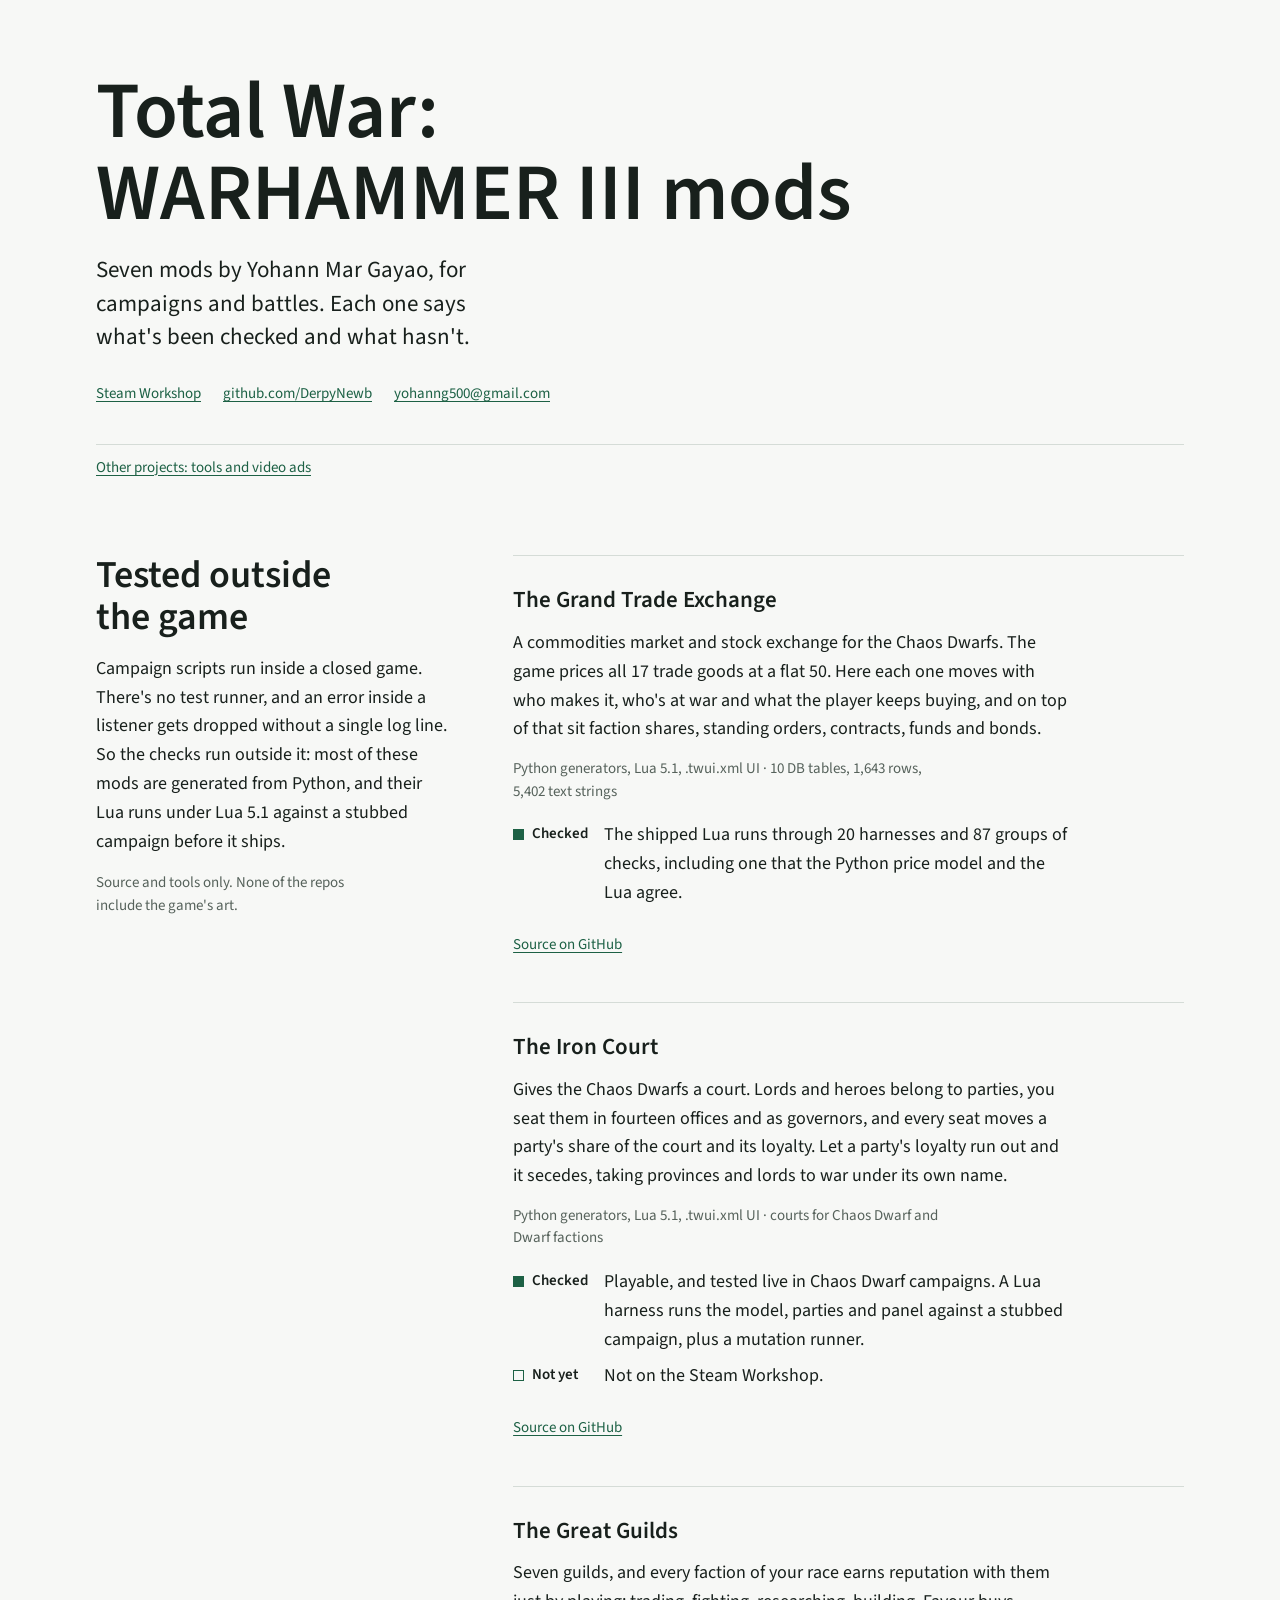
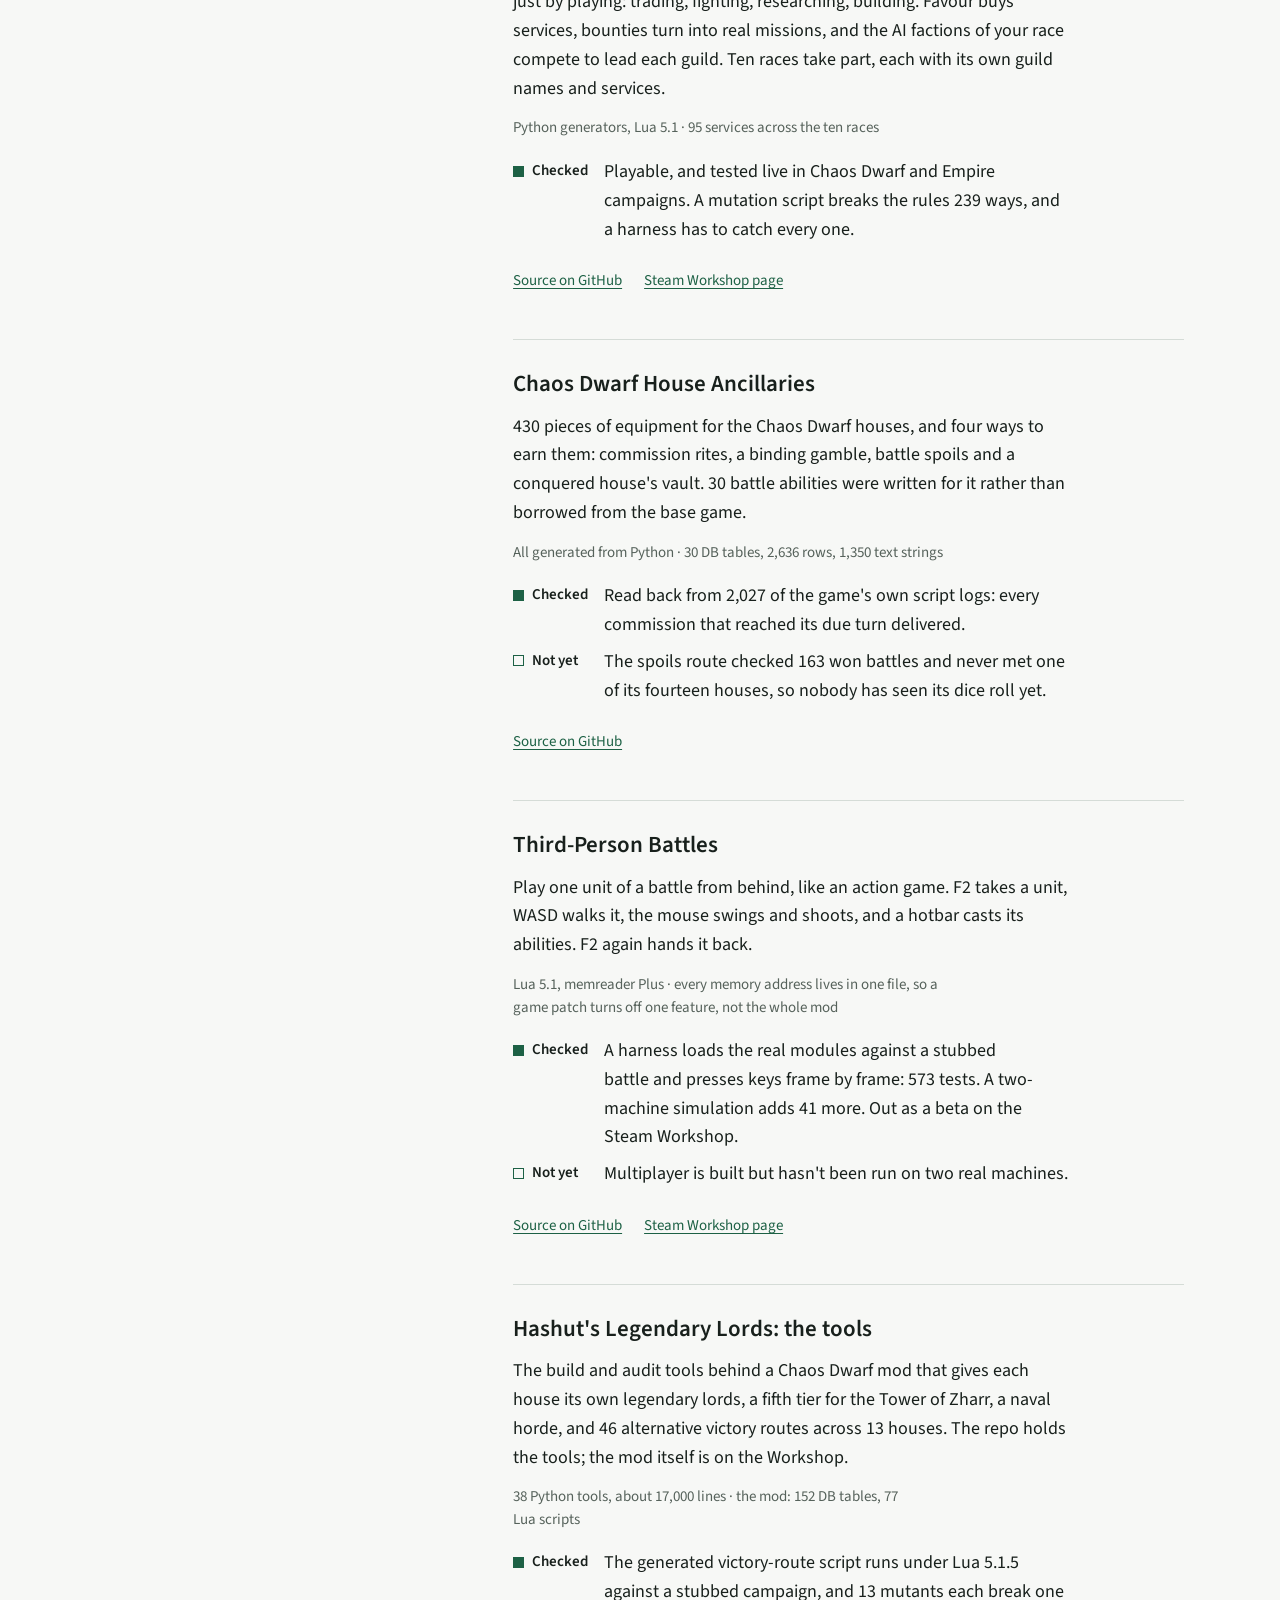
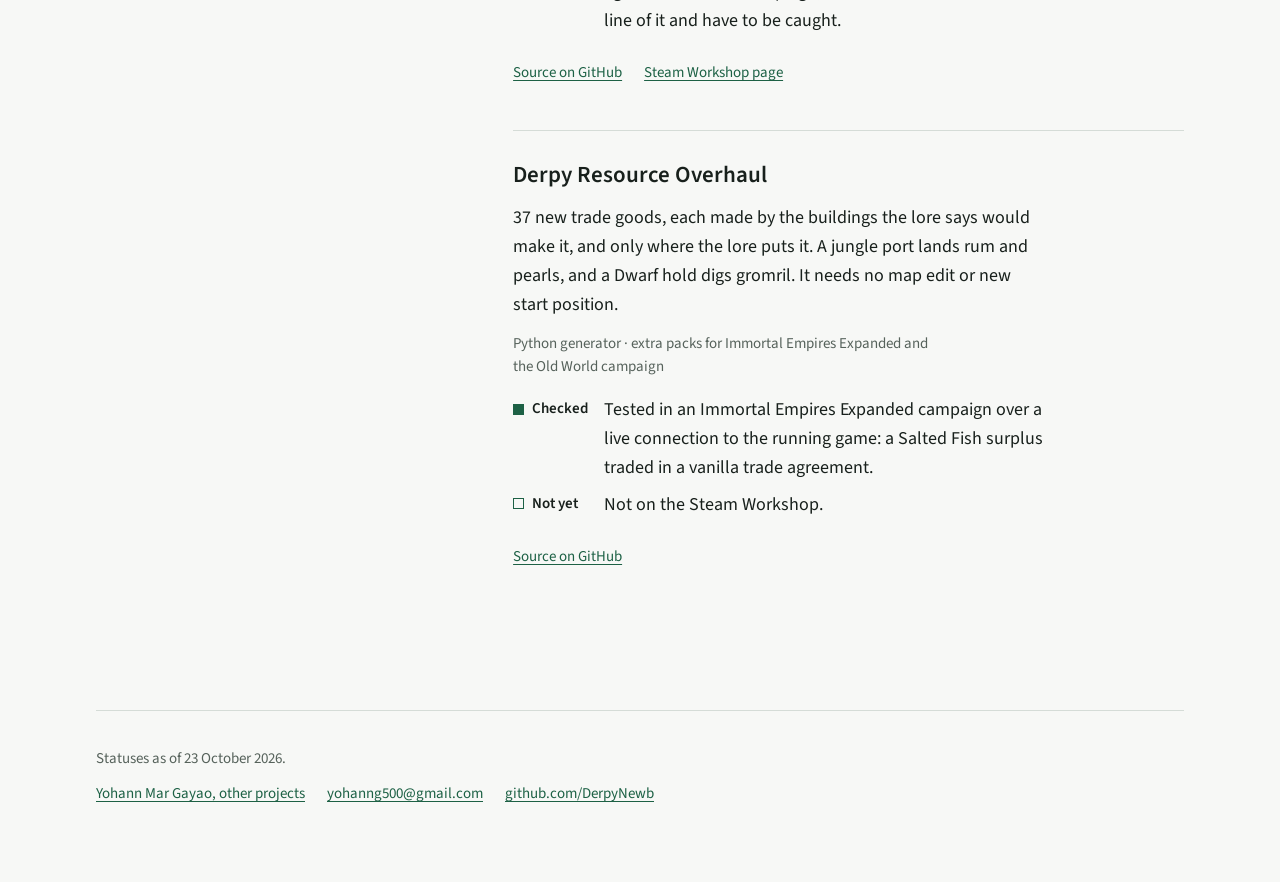
==== mods.html @ 63bcb21a "Personal projects site: tools and video ads, with the WH3 mods on their own page Co-Authored-By: Cla" ====
<!doctype html>
<html lang="en">
<head>
<meta charset="utf-8">
<meta name="viewport" content="width=device-width, initial-scale=1">
<title>Total War: WARHAMMER III mods, Yohann Mar Gayao</title>
<meta name="description" content="Seven Total War: WARHAMMER III mods by Yohann Mar Gayao, most generated from Python and tested outside the game. Each one says what has been checked and what hasn't.">
<link rel="icon" href="data:,">
<link rel="preconnect" href="https://fonts.googleapis.com">
<link rel="preconnect" href="https://fonts.gstatic.com" crossorigin>
<link href="https://fonts.googleapis.com/css2?family=Source+Sans+3:ital,wght@0,400;0,600;1,400&display=swap" rel="stylesheet">
<link rel="stylesheet" href="style.css">
</head>
<body>
<div class="wrap">

<header>
  <h1>Total War: WARHAMMER III mods</h1>
  <p class="tagline">Seven mods by Yohann Mar Gayao, for campaigns and battles. Each one says what's been checked and what hasn't.</p>
  <ul class="contact">
    <li><a href="https://steamcommunity.com/id/d3rpyn3wb/myworkshopfiles/?appid=1142710">Steam Workshop</a></li>
    <li><a href="https://github.com/DerpyNewb">github.com/DerpyNewb</a></li>
    <li><a href="mailto:yohanng500@gmail.com">yohanng500@gmail.com</a></li>
  </ul>
  <nav aria-label="Site">
    <a href="index.html">Other projects: tools and video ads</a>
  </nav>
</header>

<main class="mods">
  <div class="lede">
    <h2>Tested outside the game</h2>
    <p>Campaign scripts run inside a closed game. There's no test runner, and an error inside a listener gets dropped without a single log line. So the checks run outside it: most of these mods are generated from Python, and their Lua runs under Lua 5.1 against a stubbed campaign before it ships.</p>
    <p class="facts">Source and tools only. None of the repos include the game's art.</p>
  </div>

  <div>
    <article class="project" id="grand-trade-exchange">
      <h2>The Grand Trade Exchange</h2>
      <p>A commodities market and stock exchange for the Chaos Dwarfs. The game prices all 17 trade goods at a flat 50. Here each one moves with who makes it, who's at war and what the player keeps buying, and on top of that sit faction shares, standing orders, contracts, funds and bonds.</p>
      <p class="facts">Python generators, Lua 5.1, .twui.xml UI · 10 DB tables, 1,643 rows, 5,402 text strings</p>
      <dl class="ledger">
        <dt class="done">Checked</dt><dd>The shipped Lua runs through 20 harnesses and 87 groups of checks, including one that the Python price model and the Lua agree.</dd>
      </dl>
      <p class="links"><a href="https://github.com/DerpyNewb/Grand-Trade-Exchange">Source on GitHub<span class="vh">: The Grand Trade Exchange</span></a></p>
    </article>

    <article class="project" id="iron-court">
      <h2>The Iron Court</h2>
      <p>Gives the Chaos Dwarfs a court. Lords and heroes belong to parties, you seat them in fourteen offices and as governors, and every seat moves a party's share of the court and its loyalty. Let a party's loyalty run out and it secedes, taking provinces and lords to war under its own name.</p>
      <p class="facts">Python generators, Lua 5.1, .twui.xml UI · courts for Chaos Dwarf and Dwarf factions</p>
      <dl class="ledger">
        <dt class="done">Checked</dt><dd>Playable, and tested live in Chaos Dwarf campaigns. A Lua harness runs the model, parties and panel against a stubbed campaign, plus a mutation runner.</dd>
        <dt>Not yet</dt><dd>Not on the Steam Workshop.</dd>
      </dl>
      <p class="links"><a href="https://github.com/DerpyNewb/derpy-iron-court">Source on GitHub<span class="vh">: The Iron Court</span></a></p>
    </article>

    <article class="project" id="great-guilds">
      <h2>The Great Guilds</h2>
      <p>Seven guilds, and every faction of your race earns reputation with them just by playing: trading, fighting, researching, building. Favour buys services, bounties turn into real missions, and the AI factions of your race compete to lead each guild. Ten races take part, each with its own guild names and services.</p>
      <p class="facts">Python generators, Lua 5.1 · 95 services across the ten races</p>
      <dl class="ledger">
        <dt class="done">Checked</dt><dd>Playable, and tested live in Chaos Dwarf and Empire campaigns. A mutation script breaks the rules 239 ways, and a harness has to catch every one.</dd>
      </dl>
      <p class="links"><a href="https://github.com/DerpyNewb/derpy-great-guilds">Source on GitHub<span class="vh">: The Great Guilds</span></a><a href="https://steamcommunity.com/sharedfiles/filedetails/?id=3815248936">Steam Workshop page<span class="vh">: The Great Guilds</span></a></p>
    </article>

    <article class="project" id="house-ancillaries">
      <h2>Chaos Dwarf House Ancillaries</h2>
      <p>430 pieces of equipment for the Chaos Dwarf houses, and four ways to earn them: commission rites, a binding gamble, battle spoils and a conquered house's vault. 30 battle abilities were written for it rather than borrowed from the base game.</p>
      <p class="facts">All generated from Python · 30 DB tables, 2,636 rows, 1,350 text strings</p>
      <dl class="ledger">
        <dt class="done">Checked</dt><dd>Read back from 2,027 of the game's own script logs: every commission that reached its due turn delivered.</dd>
        <dt>Not yet</dt><dd>The spoils route checked 163 won battles and never met one of its fourteen houses, so nobody has seen its dice roll yet.</dd>
      </dl>
      <p class="links"><a href="https://github.com/DerpyNewb/Chaos-Dwarf-House-Ancillaries">Source on GitHub<span class="vh">: Chaos Dwarf House Ancillaries</span></a></p>
    </article>

    <article class="project" id="third-person-battles">
      <h2>Third-Person Battles</h2>
      <p>Play one unit of a battle from behind, like an action game. F2 takes a unit, WASD walks it, the mouse swings and shoots, and a hotbar casts its abilities. F2 again hands it back.</p>
      <p class="facts">Lua 5.1, memreader Plus · every memory address lives in one file, so a game patch turns off one feature, not the whole mod</p>
      <dl class="ledger">
        <dt class="done">Checked</dt><dd>A harness loads the real modules against a stubbed battle and presses keys frame by frame: 573 tests. A two-machine simulation adds 41 more. Out as a beta on the Steam Workshop.</dd>
        <dt>Not yet</dt><dd>Multiplayer is built but hasn't been run on two real machines.</dd>
      </dl>
      <p class="links"><a href="https://github.com/DerpyNewb/derpy-third-person-battles">Source on GitHub<span class="vh">: Third-Person Battles</span></a><a href="https://steamcommunity.com/sharedfiles/filedetails/?id=3822187184">Steam Workshop page<span class="vh">: Third-Person Battles</span></a></p>
    </article>

    <article class="project" id="hashut-legendary-lords">
      <h2>Hashut's Legendary Lords: the tools</h2>
      <p>The build and audit tools behind a Chaos Dwarf mod that gives each house its own legendary lords, a fifth tier for the Tower of Zharr, a naval horde, and 46 alternative victory routes across 13 houses. The repo holds the tools; the mod itself is on the Workshop.</p>
      <p class="facts">38 Python tools, about 17,000 lines · the mod: 152 DB tables, 77 Lua scripts</p>
      <dl class="ledger">
        <dt class="done">Checked</dt><dd>The generated victory-route script runs under Lua 5.1.5 against a stubbed campaign, and 13 mutants each break one line of it and have to be caught.</dd>
      </dl>
      <p class="links"><a href="https://github.com/DerpyNewb/derpy-hashut-legendary-lords">Source on GitHub<span class="vh">: Hashut's Legendary Lords tools</span></a><a href="https://steamcommunity.com/sharedfiles/filedetails/?id=3432966208">Steam Workshop page<span class="vh">: Hashut's Legendary Lords</span></a></p>
    </article>

    <article class="project" id="resource-overhaul">
      <h2>Derpy Resource Overhaul</h2>
      <p>37 new trade goods, each made by the buildings the lore says would make it, and only where the lore puts it. A jungle port lands rum and pearls, and a Dwarf hold digs gromril. It needs no map edit or new start position.</p>
      <p class="facts">Python generator · extra packs for Immortal Empires Expanded and the Old World campaign</p>
      <dl class="ledger">
        <dt class="done">Checked</dt><dd>Tested in an Immortal Empires Expanded campaign over a live connection to the running game: a Salted Fish surplus traded in a vanilla trade agreement.</dd>
        <dt>Not yet</dt><dd>Not on the Steam Workshop.</dd>
      </dl>
      <p class="links"><a href="https://github.com/DerpyNewb/derpy-resource-overhaul">Source on GitHub<span class="vh">: Derpy Resource Overhaul</span></a></p>
    </article>
  </div>
</main>

<footer>
  <p>Statuses as of 23 October 2026.</p>
  <ul class="contact">
    <li><a href="index.html">Yohann Mar Gayao, other projects</a></li>
    <li><a href="mailto:yohanng500@gmail.com">yohanng500@gmail.com</a></li>
    <li><a href="https://github.com/DerpyNewb">github.com/DerpyNewb</a></li>
  </ul>
</footer>

</div>
</body>
</html>
---- style.css ----
/* Direction and the reason for each choice: DESIGN.md. Shared by index.html and mods.html. */
:root {
  --paper: #f7f8f6; --ink: #18201c; --muted: #56625b; --line: #d5dcd7; --accent: #1d6145;
  --sans: "Source Sans 3", Corbel, "Segoe UI", system-ui, sans-serif;
}
@media (prefers-color-scheme: dark) {
  :root { --paper: #101512; --ink: #e4ebe7; --muted: #9fb0a6; --line: #2a332e; --accent: #6cc596; color-scheme: dark; }
}
* { box-sizing: border-box; }
body { margin: 0; background: var(--paper); color: var(--ink); font: 18px/1.6 var(--sans); }
a { color: var(--accent); text-underline-offset: 3px; }
a:hover { text-decoration-thickness: 2px; }
a:focus-visible { outline: 2px solid var(--accent); outline-offset: 3px; border-radius: 2px; }
.vh { position: absolute; width: 1px; height: 1px; overflow: hidden; clip-path: inset(50%); white-space: nowrap; }
.wrap {
  max-width: 1120px; margin: 0 auto; padding-block: 72px 64px;
  padding-left: max(16px, env(safe-area-inset-left, 0px));
  padding-right: max(16px, env(safe-area-inset-right, 0px));
}
h1, h2, h3 { font-weight: 600; margin: 0; text-wrap: balance; }
h1 { font-size: clamp(40px, 7.5vw, 80px); line-height: 1.02; }
h2 { font-size: clamp(28px, 3.6vw, 38px); line-height: 1.1; }
h3, .project h2 { font-size: 23px; line-height: 1.25; }
p, dd { margin: 0; text-wrap: pretty; }
img { display: block; width: 100%; height: auto; border: 1px solid var(--line); border-radius: 4px; }
figure { margin: 0; display: grid; gap: 8px; align-content: start; }
figcaption { font-size: 15px; line-height: 1.5; font-style: italic; color: var(--muted); }

header { display: grid; gap: 18px; }
.tagline { font-size: clamp(20px, 2.2vw, 23px); line-height: 1.45; max-width: 40ch; }
.contact, .links, nav { display: flex; flex-wrap: wrap; gap: 0 22px; margin: 0; padding: 0; list-style: none;
  font-size: 15px; line-height: 1.5; color: var(--muted); }
.contact li { display: flex; align-items: center; overflow-wrap: anywhere; }
.contact a, .links a, nav a { display: inline-block; padding-block: 12px; }
nav { border-top: 1px solid var(--line); margin-top: 8px; }

section { margin-top: 112px; }
.project, .text { display: grid; gap: 14px; align-content: start; }
.project { padding-block: 30px 34px; border-top: 1px solid var(--line); }
.project p { max-width: 62ch; }
.facts { font-size: 15px; line-height: 1.5; color: var(--muted); font-variant-numeric: tabular-nums; }

/* The ledger: what has been checked, and what hasn't. Filled square done, hollow square open. */
.ledger { display: grid; grid-template-columns: auto minmax(0, 1fr); gap: 8px 16px; margin: 4px 0 0; max-width: 62ch; }
.ledger dt { font-size: 15px; line-height: 1.75; font-weight: 600; white-space: nowrap; display: flex; align-items: center; gap: 8px; align-self: start; }
.ledger dt::before { content: ""; width: 9px; height: 9px; border: 1.5px solid var(--accent); }
.ledger dt.done::before { background: var(--accent); }

.grid { display: grid; grid-template-columns: repeat(2, minmax(0, 1fr)); gap: 0 56px; }
/* A project with a real screenshot spans both columns: the rows differ because the evidence does. */
.shot { grid-column: 1 / -1; grid-template-columns: minmax(0, 1.25fr) minmax(0, 1fr); gap: 20px 48px; }
.shot.small { grid-column: auto; grid-template-columns: 132px minmax(0, 1fr); gap: 14px 24px; }
.stack { display: grid; gap: 28px; }
.video .shot { padding-top: 0; border-top: 0; grid-template-columns: minmax(0, 1.6fr) minmax(0, 1fr); }

/* Mods page: the intro is the thread through all seven, so it stays in view beside them. */
.mods { display: grid; grid-template-columns: minmax(0, 1fr) minmax(0, 1.9fr); gap: 32px 64px; margin-top: 64px; }
.lede { align-self: start; display: grid; gap: 16px; }
/* Only where the window is tall enough to show all of it (a landscape phone is not). */
@media (min-width: 901px) and (min-height: 640px) { .lede { position: sticky; top: 32px; } }
.lede .facts { max-width: 40ch; }

/* The doorway on the main page: the mod names, each linking to its entry on mods.html. */
.door { display: grid; grid-template-columns: minmax(0, 1fr) minmax(0, 1.4fr); gap: 20px 56px; padding-top: 30px; border-top: 1px solid var(--line); }
.door ul { margin: 0; padding: 0; list-style: none; columns: 2; column-gap: 32px; }
.door li a { display: inline-block; padding-block: 10px; }

footer { margin-top: 96px; padding-top: 24px; border-top: 1px solid var(--line); color: var(--muted); font-size: 15px; line-height: 1.6; }
footer p { padding-top: 12px; }

@media (max-width: 900px) {
  .mods, .grid, .door { grid-template-columns: minmax(0, 1fr); }
  .shot, .video .shot { grid-template-columns: minmax(0, 1fr); }
}
@media (max-width: 640px) {
  body { font-size: 17px; }
  .wrap { padding-block: 40px; }
  section { margin-top: 72px; }
  .mods { margin-top: 40px; }
  .shot.small { grid-template-columns: minmax(0, 1fr); }
  .shot.small > img { max-width: 160px; }
  .ledger { grid-template-columns: minmax(0, 1fr); gap: 2px; }
  .ledger dd + dt { margin-top: 8px; }
  .door ul { columns: 1; }
  footer { margin-top: 64px; }
}
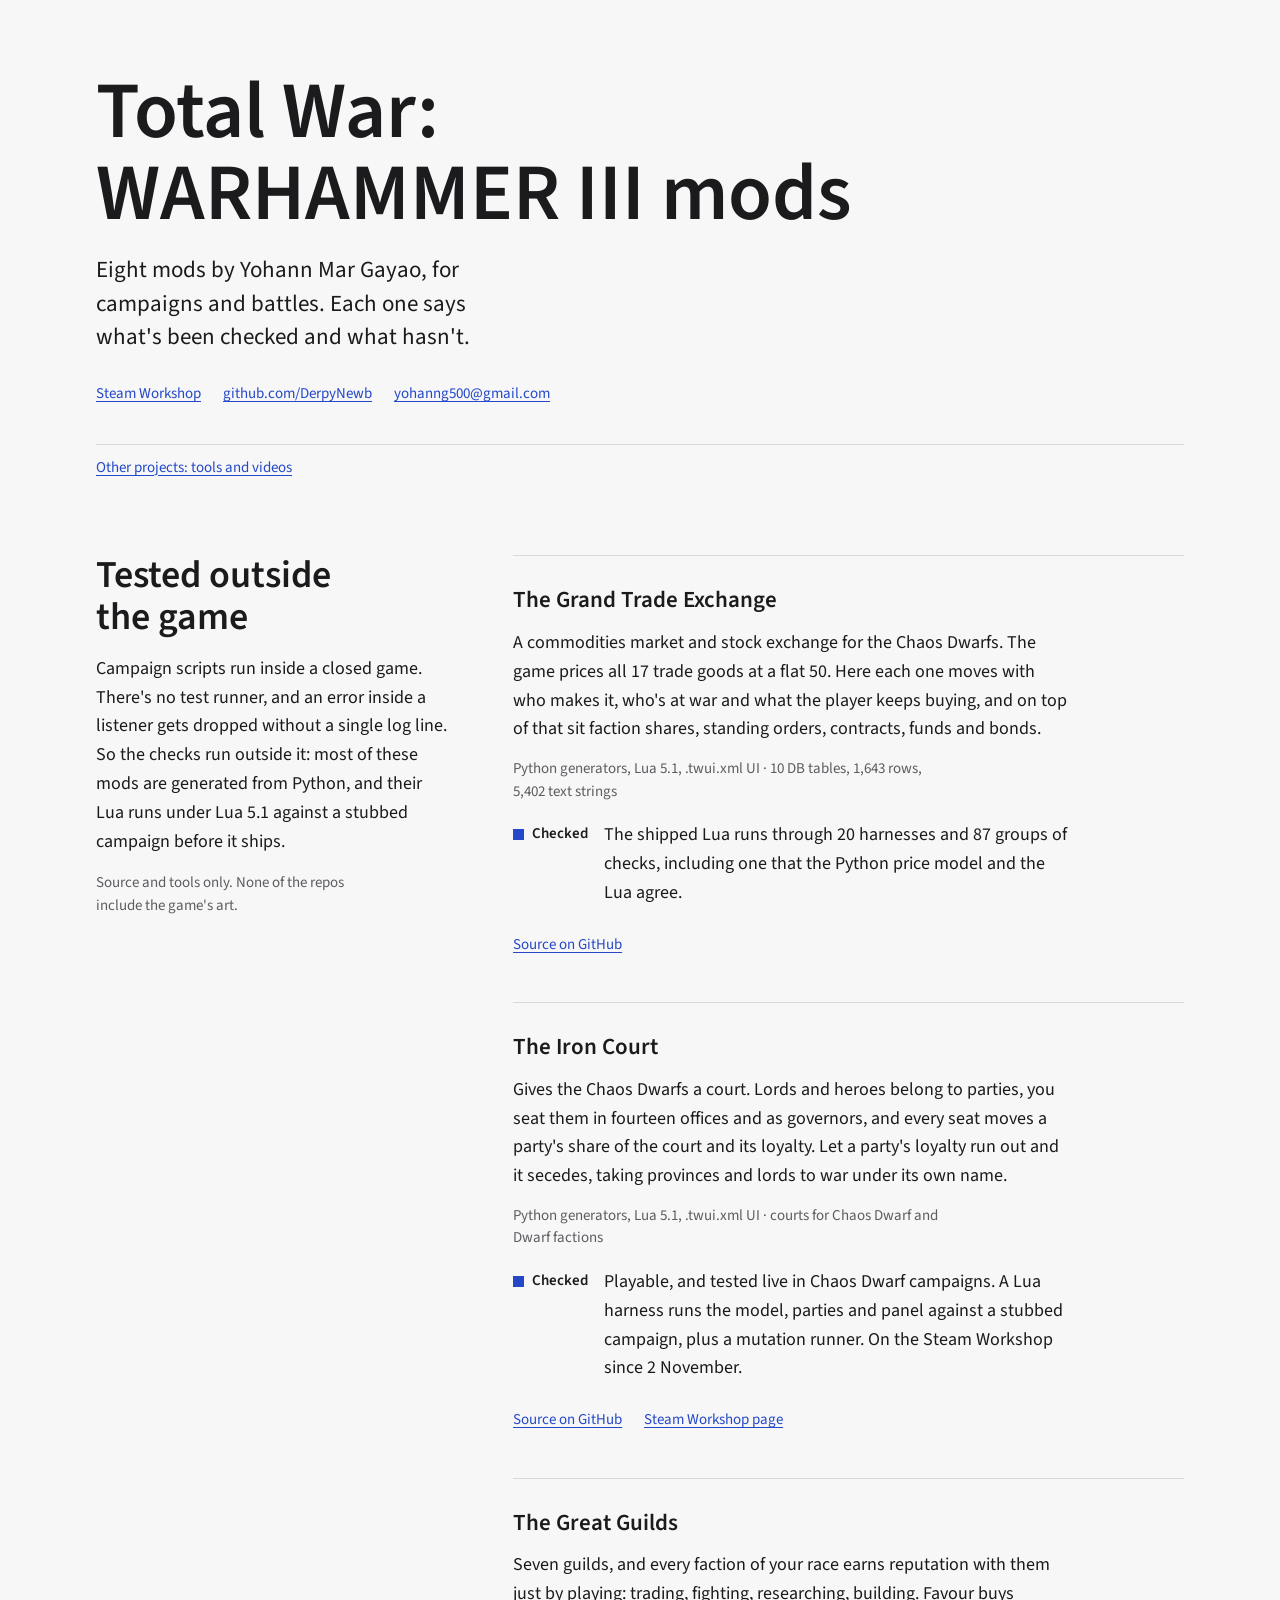
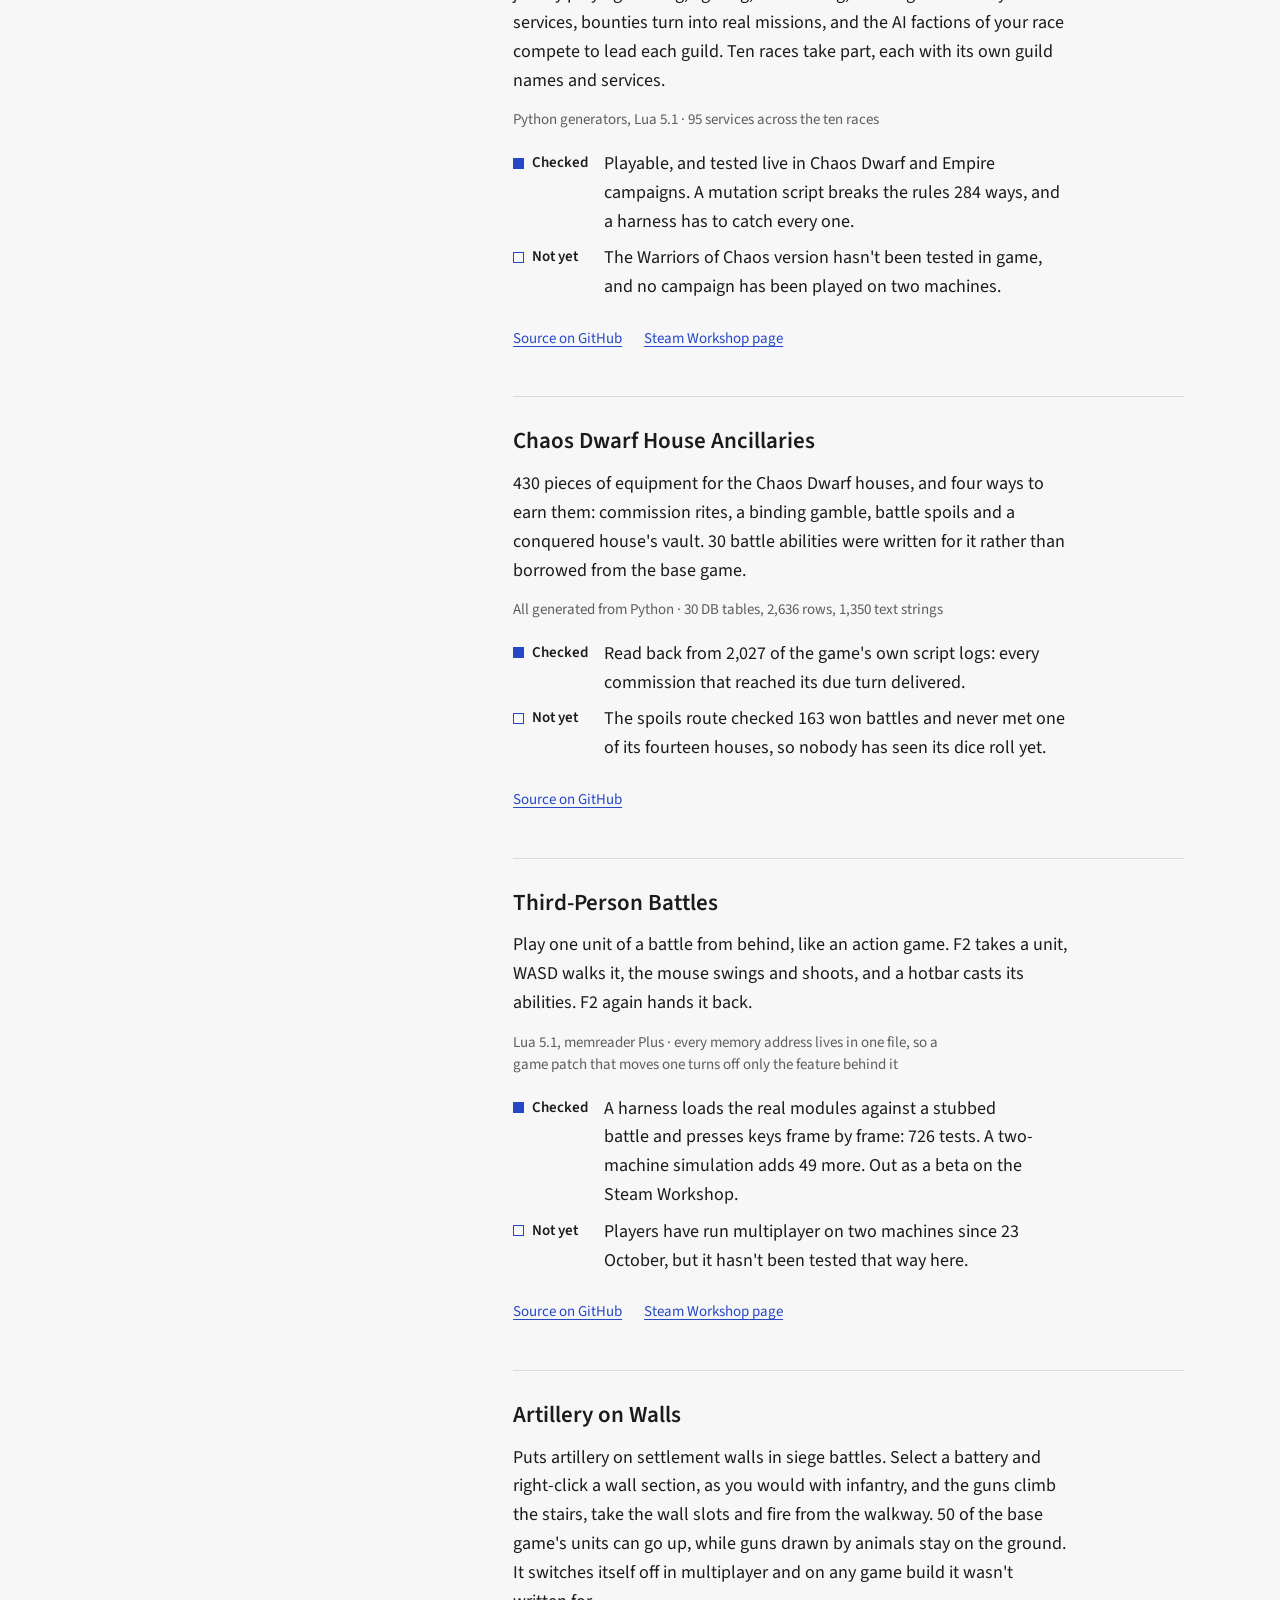
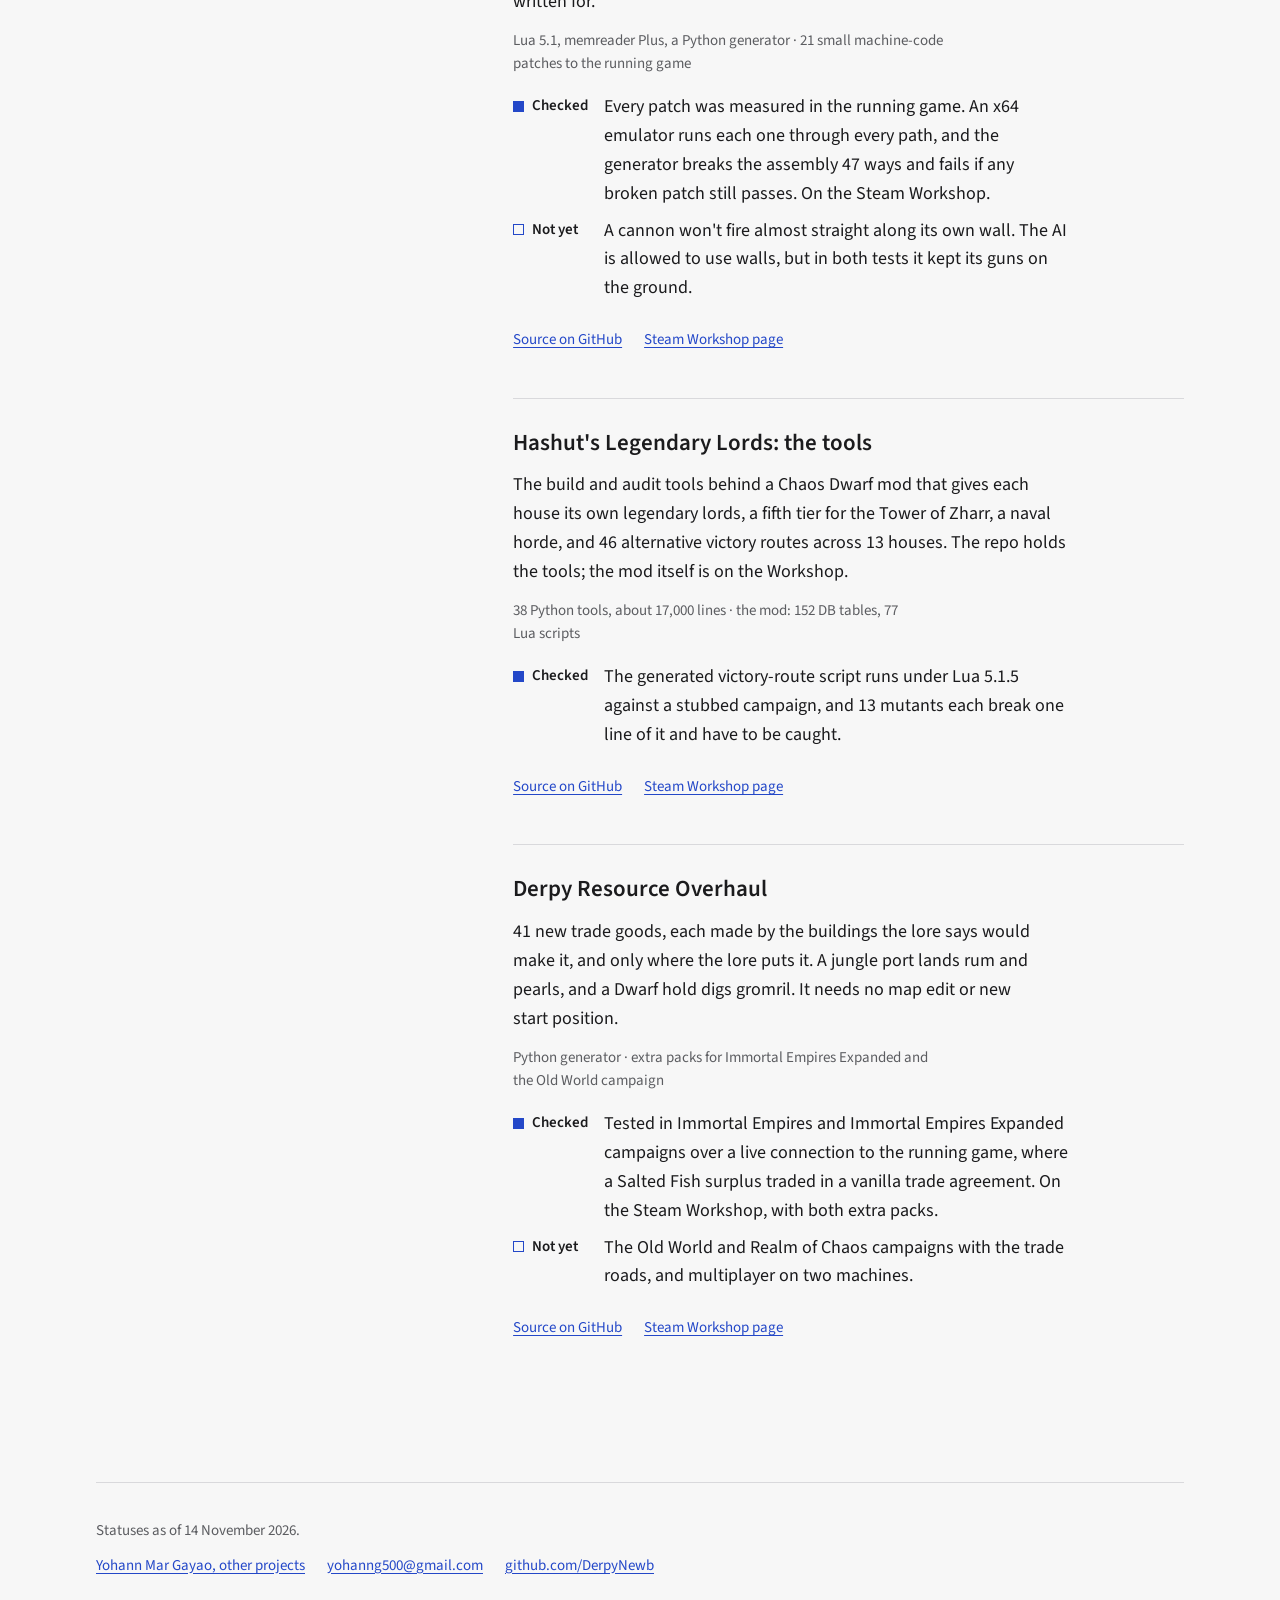
==== commit 8dc90e25: "Neutral greys and one blue; add the late-trip monitor, job tracker and Artillery on Walls The pine g" ====
--- a/mods.html
+++ b/mods.html
@@ -4,7 +4,7 @@
 <meta charset="utf-8">
 <meta name="viewport" content="width=device-width, initial-scale=1">
 <title>Total War: WARHAMMER III mods, Yohann Mar Gayao</title>
-<meta name="description" content="Seven Total War: WARHAMMER III mods by Yohann Mar Gayao, most generated from Python and tested outside the game. Each one says what has been checked and what hasn't.">
+<meta name="description" content="Eight Total War: WARHAMMER III mods by Yohann Mar Gayao, most generated from Python and tested outside the game. Each one says what has been checked and what hasn't.">
 <link rel="icon" href="data:,">
 <link rel="preconnect" href="https://fonts.googleapis.com">
 <link rel="preconnect" href="https://fonts.gstatic.com" crossorigin>
@@ -16,14 +16,14 @@
 
 <header>
   <h1>Total War: WARHAMMER III mods</h1>
-  <p class="tagline">Seven mods by Yohann Mar Gayao, for campaigns and battles. Each one says what's been checked and what hasn't.</p>
+  <p class="tagline">Eight mods by Yohann Mar Gayao, for campaigns and battles. Each one says what's been checked and what hasn't.</p>
   <ul class="contact">
     <li><a href="https://steamcommunity.com/id/d3rpyn3wb/myworkshopfiles/?appid=1142710">Steam Workshop</a></li>
     <li><a href="https://github.com/DerpyNewb">github.com/DerpyNewb</a></li>
     <li><a href="mailto:yohanng500@gmail.com">yohanng500@gmail.com</a></li>
   </ul>
   <nav aria-label="Site">
-    <a href="index.html">Other projects: tools and video ads</a>
+    <a href="index.html">Other projects: tools and videos</a>
   </nav>
 </header>
 
@@ -50,10 +50,9 @@
       <p>Gives the Chaos Dwarfs a court. Lords and heroes belong to parties, you seat them in fourteen offices and as governors, and every seat moves a party's share of the court and its loyalty. Let a party's loyalty run out and it secedes, taking provinces and lords to war under its own name.</p>
       <p class="facts">Python generators, Lua 5.1, .twui.xml UI · courts for Chaos Dwarf and Dwarf factions</p>
       <dl class="ledger">
-        <dt class="done">Checked</dt><dd>Playable, and tested live in Chaos Dwarf campaigns. A Lua harness runs the model, parties and panel against a stubbed campaign, plus a mutation runner.</dd>
-        <dt>Not yet</dt><dd>Not on the Steam Workshop.</dd>
+        <dt class="done">Checked</dt><dd>Playable, and tested live in Chaos Dwarf campaigns. A Lua harness runs the model, parties and panel against a stubbed campaign, plus a mutation runner. On the Steam Workshop since 2 November.</dd>
       </dl>
-      <p class="links"><a href="https://github.com/DerpyNewb/derpy-iron-court">Source on GitHub<span class="vh">: The Iron Court</span></a></p>
+      <p class="links"><a href="https://github.com/DerpyNewb/derpy-iron-court">Source on GitHub<span class="vh">: The Iron Court</span></a><a href="https://steamcommunity.com/sharedfiles/filedetails/?id=3832328087">Steam Workshop page<span class="vh">: The Iron Court</span></a></p>
     </article>
 
     <article class="project" id="great-guilds">
@@ -61,7 +60,8 @@
       <p>Seven guilds, and every faction of your race earns reputation with them just by playing: trading, fighting, researching, building. Favour buys services, bounties turn into real missions, and the AI factions of your race compete to lead each guild. Ten races take part, each with its own guild names and services.</p>
       <p class="facts">Python generators, Lua 5.1 · 95 services across the ten races</p>
       <dl class="ledger">
-        <dt class="done">Checked</dt><dd>Playable, and tested live in Chaos Dwarf and Empire campaigns. A mutation script breaks the rules 239 ways, and a harness has to catch every one.</dd>
+        <dt class="done">Checked</dt><dd>Playable, and tested live in Chaos Dwarf and Empire campaigns. A mutation script breaks the rules 284 ways, and a harness has to catch every one.</dd>
+        <dt>Not yet</dt><dd>The Warriors of Chaos version hasn't been tested in game, and no campaign has been played on two machines.</dd>
       </dl>
       <p class="links"><a href="https://github.com/DerpyNewb/derpy-great-guilds">Source on GitHub<span class="vh">: The Great Guilds</span></a><a href="https://steamcommunity.com/sharedfiles/filedetails/?id=3815248936">Steam Workshop page<span class="vh">: The Great Guilds</span></a></p>
     </article>
@@ -80,12 +80,23 @@
     <article class="project" id="third-person-battles">
       <h2>Third-Person Battles</h2>
       <p>Play one unit of a battle from behind, like an action game. F2 takes a unit, WASD walks it, the mouse swings and shoots, and a hotbar casts its abilities. F2 again hands it back.</p>
-      <p class="facts">Lua 5.1, memreader Plus · every memory address lives in one file, so a game patch turns off one feature, not the whole mod</p>
+      <p class="facts">Lua 5.1, memreader Plus · every memory address lives in one file, so a game patch that moves one turns off only the feature behind it</p>
       <dl class="ledger">
-        <dt class="done">Checked</dt><dd>A harness loads the real modules against a stubbed battle and presses keys frame by frame: 573 tests. A two-machine simulation adds 41 more. Out as a beta on the Steam Workshop.</dd>
-        <dt>Not yet</dt><dd>Multiplayer is built but hasn't been run on two real machines.</dd>
+        <dt class="done">Checked</dt><dd>A harness loads the real modules against a stubbed battle and presses keys frame by frame: 726 tests. A two-machine simulation adds 49 more. Out as a beta on the Steam Workshop.</dd>
+        <dt>Not yet</dt><dd>Players have run multiplayer on two machines since 23 October, but it hasn't been tested that way here.</dd>
       </dl>
       <p class="links"><a href="https://github.com/DerpyNewb/derpy-third-person-battles">Source on GitHub<span class="vh">: Third-Person Battles</span></a><a href="https://steamcommunity.com/sharedfiles/filedetails/?id=3822187184">Steam Workshop page<span class="vh">: Third-Person Battles</span></a></p>
+    </article>
+
+    <article class="project" id="artillery-on-walls">
+      <h2>Artillery on Walls</h2>
+      <p>Puts artillery on settlement walls in siege battles. Select a battery and right-click a wall section, as you would with infantry, and the guns climb the stairs, take the wall slots and fire from the walkway. 50 of the base game's units can go up, while guns drawn by animals stay on the ground. It switches itself off in multiplayer and on any game build it wasn't written for.</p>
+      <p class="facts">Lua 5.1, memreader Plus, a Python generator · 21 small machine-code patches to the running game</p>
+      <dl class="ledger">
+        <dt class="done">Checked</dt><dd>Every patch was measured in the running game. An x64 emulator runs each one through every path, and the generator breaks the assembly 47 ways and fails if any broken patch still passes. On the Steam Workshop.</dd>
+        <dt>Not yet</dt><dd>A cannon won't fire almost straight along its own wall. The AI is allowed to use walls, but in both tests it kept its guns on the ground.</dd>
+      </dl>
+      <p class="links"><a href="https://github.com/DerpyNewb/derpy-artillery-on-walls">Source on GitHub<span class="vh">: Artillery on Walls</span></a><a href="https://steamcommunity.com/sharedfiles/filedetails/?id=3837212899">Steam Workshop page<span class="vh">: Artillery on Walls</span></a></p>
     </article>
 
     <article class="project" id="hashut-legendary-lords">
@@ -100,19 +111,19 @@
 
     <article class="project" id="resource-overhaul">
       <h2>Derpy Resource Overhaul</h2>
-      <p>37 new trade goods, each made by the buildings the lore says would make it, and only where the lore puts it. A jungle port lands rum and pearls, and a Dwarf hold digs gromril. It needs no map edit or new start position.</p>
+      <p>41 new trade goods, each made by the buildings the lore says would make it, and only where the lore puts it. A jungle port lands rum and pearls, and a Dwarf hold digs gromril. It needs no map edit or new start position.</p>
       <p class="facts">Python generator · extra packs for Immortal Empires Expanded and the Old World campaign</p>
       <dl class="ledger">
-        <dt class="done">Checked</dt><dd>Tested in an Immortal Empires Expanded campaign over a live connection to the running game: a Salted Fish surplus traded in a vanilla trade agreement.</dd>
-        <dt>Not yet</dt><dd>Not on the Steam Workshop.</dd>
+        <dt class="done">Checked</dt><dd>Tested in Immortal Empires and Immortal Empires Expanded campaigns over a live connection to the running game, where a Salted Fish surplus traded in a vanilla trade agreement. On the Steam Workshop, with both extra packs.</dd>
+        <dt>Not yet</dt><dd>The Old World and Realm of Chaos campaigns with the trade roads, and multiplayer on two machines.</dd>
       </dl>
-      <p class="links"><a href="https://github.com/DerpyNewb/derpy-resource-overhaul">Source on GitHub<span class="vh">: Derpy Resource Overhaul</span></a></p>
+      <p class="links"><a href="https://github.com/DerpyNewb/derpy-resource-overhaul">Source on GitHub<span class="vh">: Derpy Resource Overhaul</span></a><a href="https://steamcommunity.com/sharedfiles/filedetails/?id=3833299348">Steam Workshop page<span class="vh">: Derpy Resource Overhaul</span></a></p>
     </article>
   </div>
 </main>
 
 <footer>
-  <p>Statuses as of 23 October 2026.</p>
+  <p>Statuses as of 14 November 2026.</p>
   <ul class="contact">
     <li><a href="index.html">Yohann Mar Gayao, other projects</a></li>
     <li><a href="mailto:yohanng500@gmail.com">yohanng500@gmail.com</a></li>
--- a/style.css
+++ b/style.css
@@ -1,10 +1,10 @@
 /* Direction and the reason for each choice: DESIGN.md. Shared by index.html and mods.html. */
 :root {
-  --paper: #f7f8f6; --ink: #18201c; --muted: #56625b; --line: #d5dcd7; --accent: #1d6145;
+  --paper: #f7f7f7; --ink: #1b1b1d; --muted: #5c5d61; --line: #d9d9dc; --accent: #2448c8;
   --sans: "Source Sans 3", Corbel, "Segoe UI", system-ui, sans-serif;
 }
 @media (prefers-color-scheme: dark) {
-  :root { --paper: #101512; --ink: #e4ebe7; --muted: #9fb0a6; --line: #2a332e; --accent: #6cc596; color-scheme: dark; }
+  :root { --paper: #18191b; --ink: #eff0f1; --muted: #a9adb3; --line: #3a3d42; --accent: #9db4ff; color-scheme: dark; }
 }
 * { box-sizing: border-box; }
 body { margin: 0; background: var(--paper); color: var(--ink); font: 18px/1.6 var(--sans); }
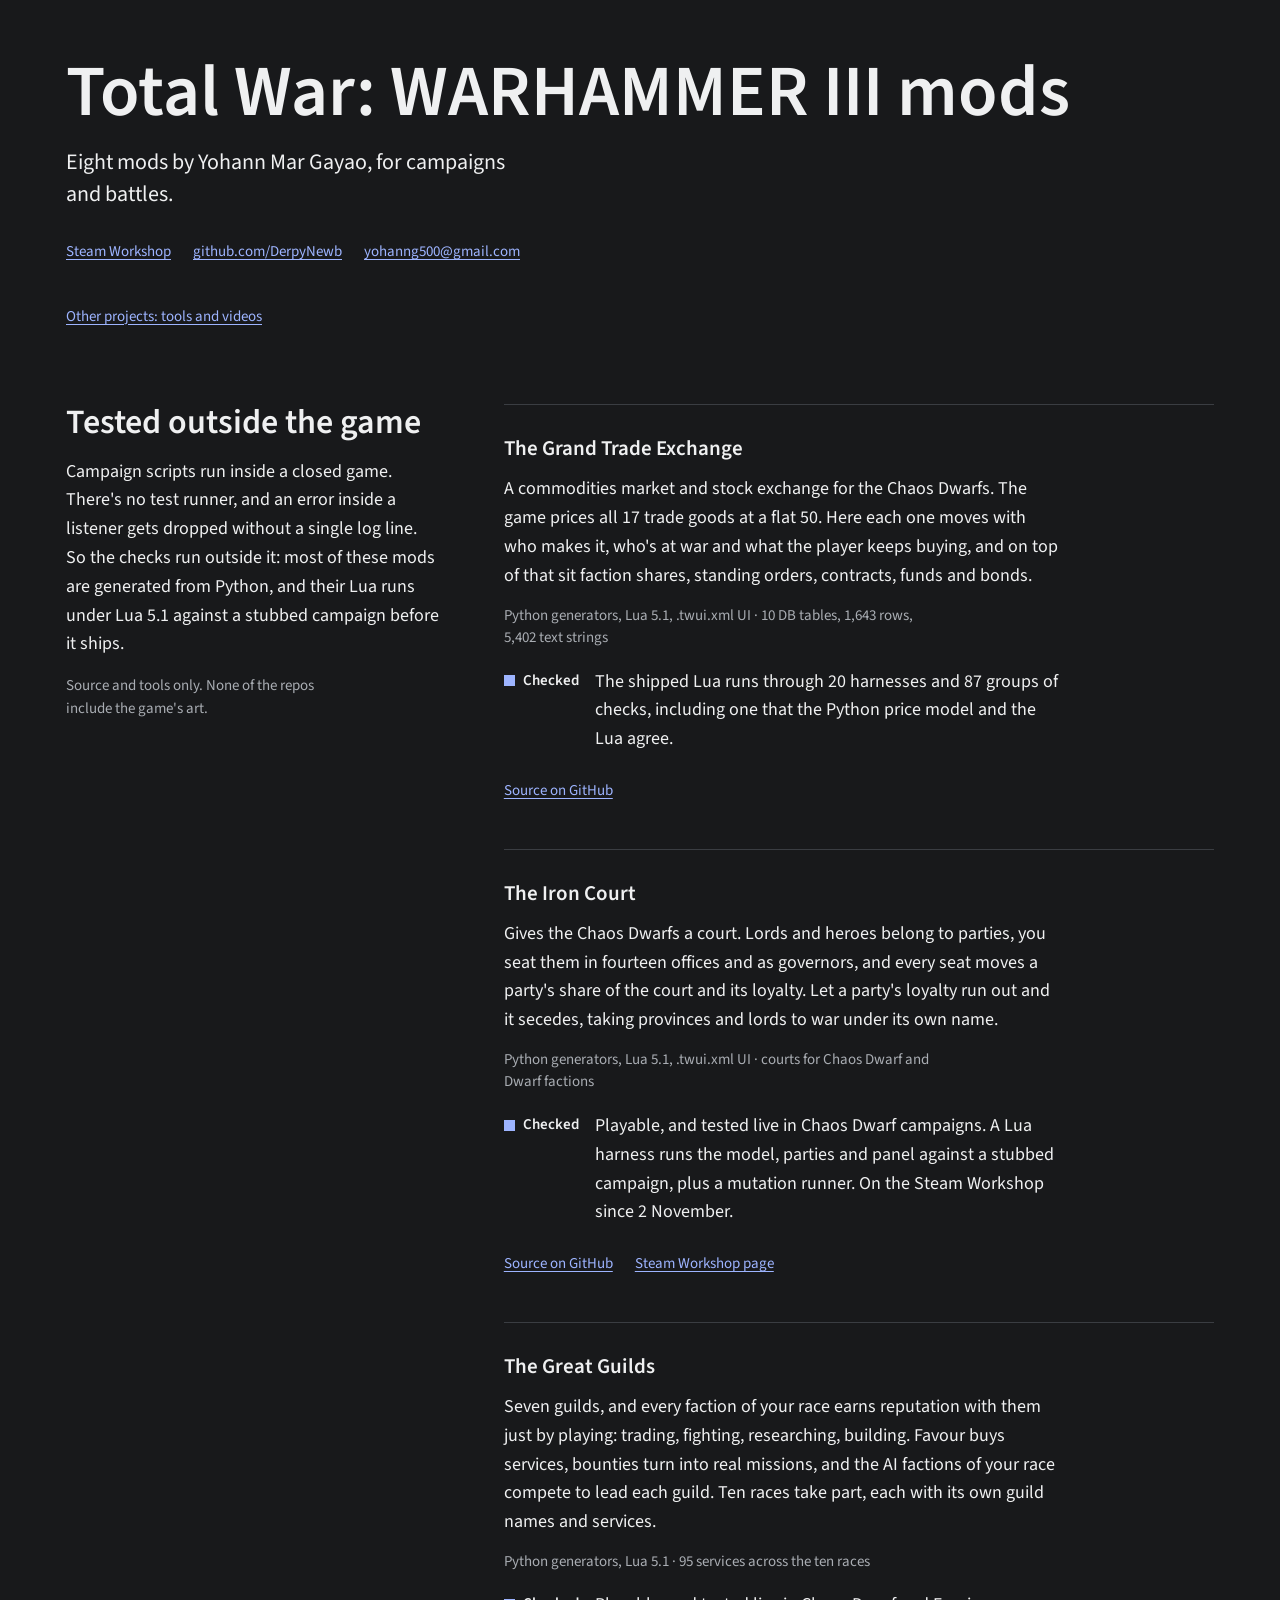
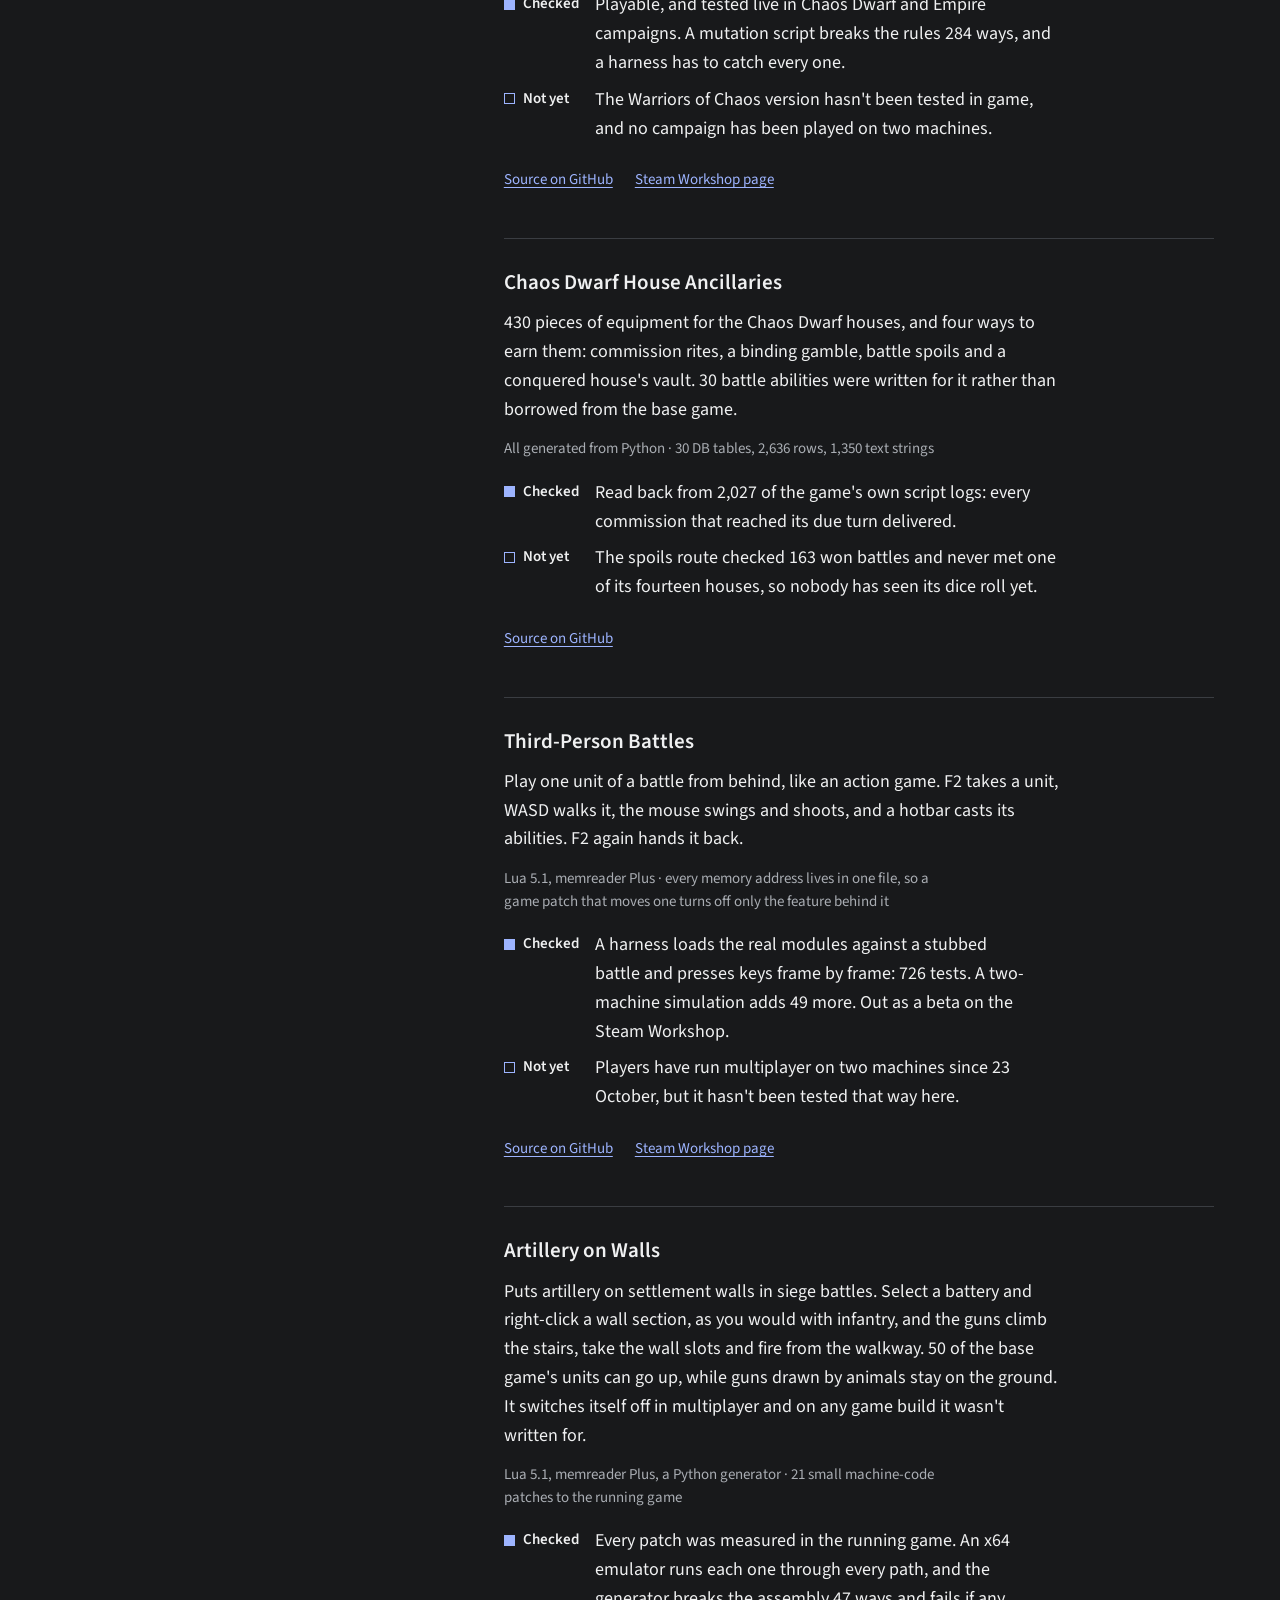
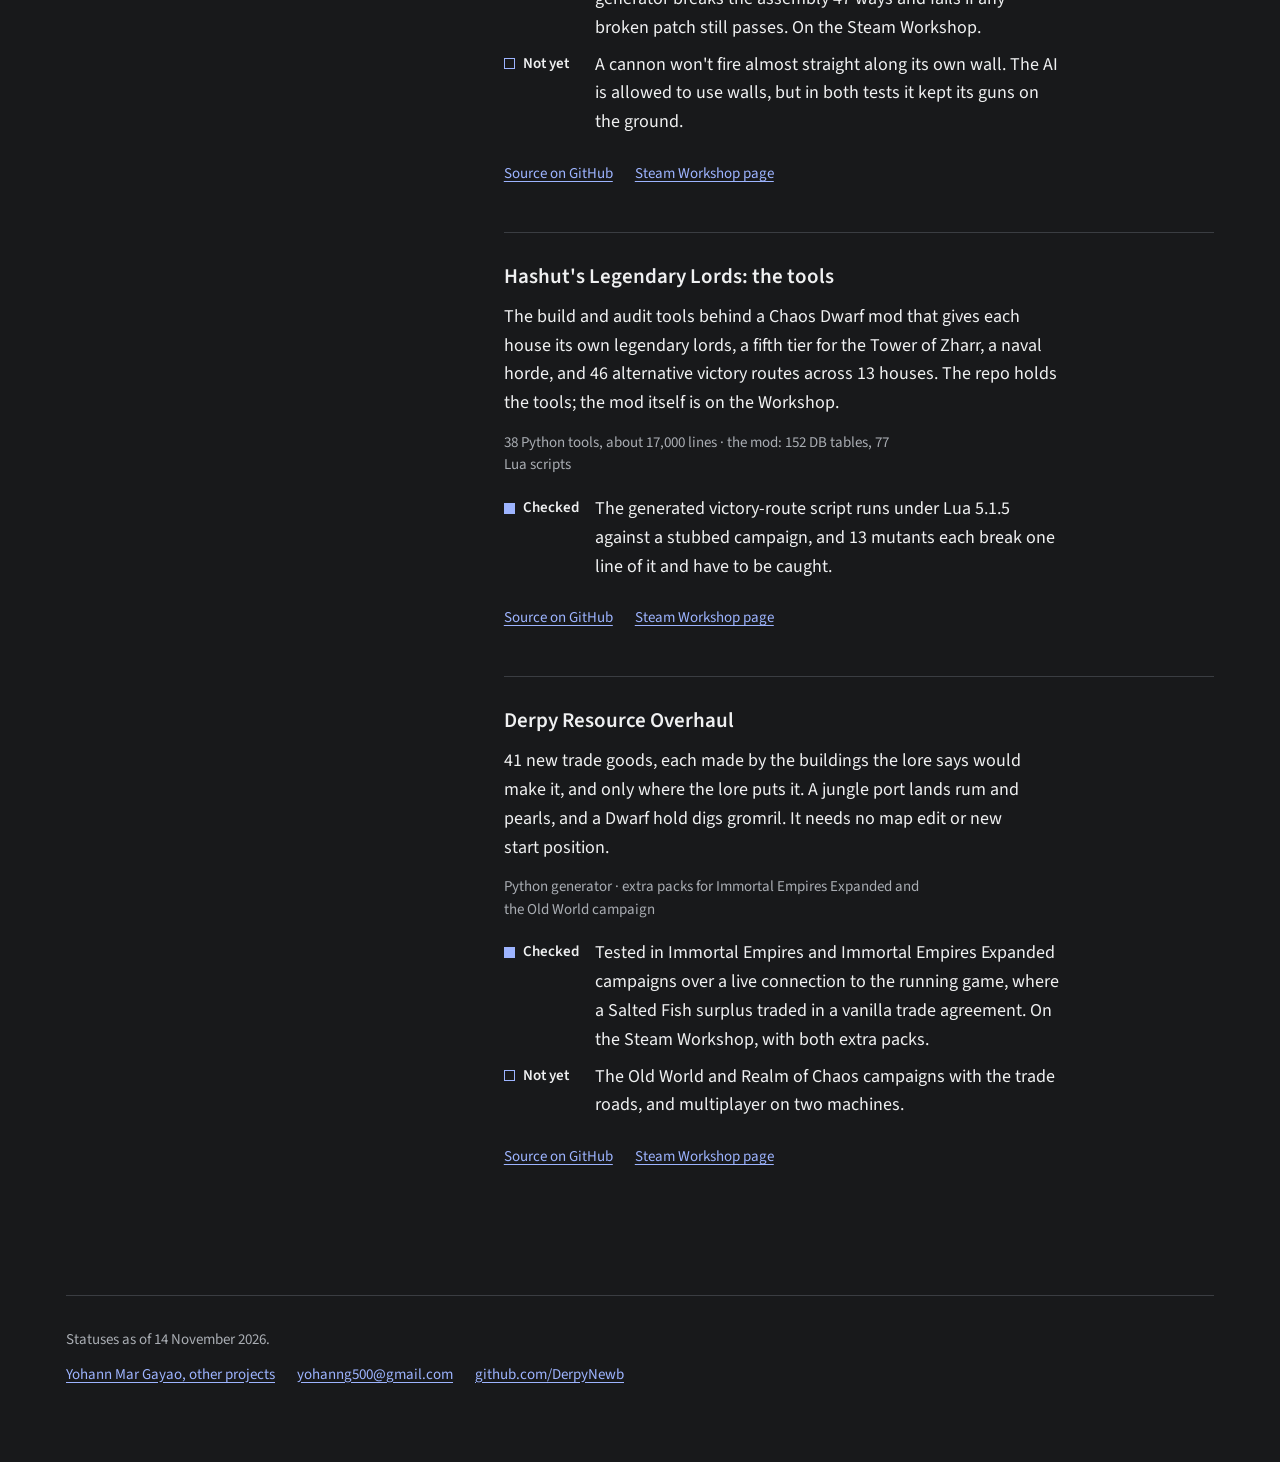
==== commit 172fdaaf: "Redesign the main page as cards, night mode only Co-Authored-By: Claude Opus 5.5 <noreply@anthropic." ====
--- a/mods.html
+++ b/mods.html
@@ -16,7 +16,7 @@
 
 <header>
   <h1>Total War: WARHAMMER III mods</h1>
-  <p class="tagline">Eight mods by Yohann Mar Gayao, for campaigns and battles. Each one says what's been checked and what hasn't.</p>
+  <p class="tagline">Eight mods by Yohann Mar Gayao, for campaigns and battles.</p>
   <ul class="contact">
     <li><a href="https://steamcommunity.com/id/d3rpyn3wb/myworkshopfiles/?appid=1142710">Steam Workshop</a></li>
     <li><a href="https://github.com/DerpyNewb">github.com/DerpyNewb</a></li>
--- a/style.css
+++ b/style.css
@@ -1,86 +1,119 @@
 /* Direction and the reason for each choice: DESIGN.md. Shared by index.html and mods.html. */
+/* Night mode only (owner's call, 2026-11-22): the dark greys are the only theme. */
 :root {
-  --paper: #f7f7f7; --ink: #1b1b1d; --muted: #5c5d61; --line: #d9d9dc; --accent: #2448c8;
+  --paper: #18191b; --card: #202124; --ink: #eff0f1; --muted: #a9adb3; --line: #3a3d42; --accent: #9db4ff;
   --sans: "Source Sans 3", Corbel, "Segoe UI", system-ui, sans-serif;
-}
-@media (prefers-color-scheme: dark) {
-  :root { --paper: #18191b; --ink: #eff0f1; --muted: #a9adb3; --line: #3a3d42; --accent: #9db4ff; color-scheme: dark; }
+  color-scheme: dark;
 }
 * { box-sizing: border-box; }
 body { margin: 0; background: var(--paper); color: var(--ink); font: 18px/1.6 var(--sans); }
 a { color: var(--accent); text-underline-offset: 3px; }
 a:hover { text-decoration-thickness: 2px; }
-a:focus-visible { outline: 2px solid var(--accent); outline-offset: 3px; border-radius: 2px; }
+a:focus-visible, summary:focus-visible { outline: 2px solid var(--accent); outline-offset: 3px; border-radius: 2px; }
 .vh { position: absolute; width: 1px; height: 1px; overflow: hidden; clip-path: inset(50%); white-space: nowrap; }
 .wrap {
-  max-width: 1120px; margin: 0 auto; padding-block: 72px 64px;
+  max-width: 1180px; margin: 0 auto; padding-block: 56px 64px;
   padding-left: max(16px, env(safe-area-inset-left, 0px));
   padding-right: max(16px, env(safe-area-inset-right, 0px));
 }
 h1, h2, h3 { font-weight: 600; margin: 0; text-wrap: balance; }
-h1 { font-size: clamp(40px, 7.5vw, 80px); line-height: 1.02; }
-h2 { font-size: clamp(28px, 3.6vw, 38px); line-height: 1.1; }
-h3, .project h2 { font-size: 23px; line-height: 1.25; }
+h1 { font-size: clamp(40px, 6.5vw, 72px); line-height: 1.02; }
+h2 { font-size: clamp(26px, 3.2vw, 34px); line-height: 1.1; }
+h3, .project h2 { font-size: 21px; line-height: 1.25; }
 p, dd { margin: 0; text-wrap: pretty; }
-img { display: block; width: 100%; height: auto; border: 1px solid var(--line); border-radius: 4px; }
-figure { margin: 0; display: grid; gap: 8px; align-content: start; }
-figcaption { font-size: 15px; line-height: 1.5; font-style: italic; color: var(--muted); }
+img { display: block; width: 100%; height: auto; }
 
 header { display: grid; gap: 18px; }
-.tagline { font-size: clamp(20px, 2.2vw, 23px); line-height: 1.45; max-width: 40ch; }
+.tagline { font-size: clamp(19px, 2vw, 22px); line-height: 1.45; max-width: 44ch; }
 .contact, .links, nav { display: flex; flex-wrap: wrap; gap: 0 22px; margin: 0; padding: 0; list-style: none;
   font-size: 15px; line-height: 1.5; color: var(--muted); }
 .contact li { display: flex; align-items: center; overflow-wrap: anywhere; }
 .contact a, .links a, nav a { display: inline-block; padding-block: 12px; }
-nav { border-top: 1px solid var(--line); margin-top: 8px; }
-
-section { margin-top: 112px; }
-.project, .text { display: grid; gap: 14px; align-content: start; }
-.project { padding-block: 30px 34px; border-top: 1px solid var(--line); }
-.project p { max-width: 62ch; }
 .facts { font-size: 15px; line-height: 1.5; color: var(--muted); font-variant-numeric: tabular-nums; }
 
-/* The ledger: what has been checked, and what hasn't. Filled square done, hollow square open. */
+/* Main page header: the name and what the work is beside the contact details, in one band. */
+header.top { grid-template-columns: minmax(0, 1.5fr) minmax(0, 1fr); gap: 16px 56px; align-items: end;
+  padding-bottom: 32px; border-bottom: 1px solid var(--line); }
+header.top .tagline { margin-top: 16px; }
+header.top .contact { display: grid; gap: 0; }
+header.top .contact a { padding-block: 6px; }
+
+section { margin-top: 72px; }
+.head { display: flex; flex-wrap: wrap; justify-content: space-between; align-items: baseline; gap: 8px 24px; margin-bottom: 20px; }
+.head p { color: var(--muted); font-size: 15px; max-width: 52ch; }
+
+/* Cards: the picture first, then one plain sentence, then the checks on request. */
+.cards { display: grid; grid-template-columns: repeat(3, minmax(0, 1fr)); gap: 20px; }
+.card { background: var(--card); border: 1px solid var(--line); border-radius: 8px; overflow: hidden;
+  display: grid; grid-template-rows: auto 1fr; font-size: 17px; }
+.card .pic { aspect-ratio: 16 / 10; background: var(--paper); border-bottom: 1px solid var(--line); overflow: hidden; }
+.card .pic img { width: 100%; height: 100%; object-fit: cover; object-position: top left; }
+.card .pic.contain img { object-fit: contain; padding: 12px; }
+.card .body { padding: 18px 20px 20px; display: grid; gap: 10px; align-content: start; }
+.card .links { margin-top: 2px; }
+.card .links a { padding-block: 8px; }
+.span2 { grid-column: span 2; }
+
+/* Start here: three wide cards, the work a hiring manager should see first. */
+.featured { display: grid; gap: 20px; }
+.featured .card { grid-template-columns: minmax(0, 1.35fr) minmax(0, 1fr); grid-template-rows: none; }
+.featured .card .pic { aspect-ratio: auto; height: 100%; min-height: 260px; border-bottom: 0; border-right: 1px solid var(--line); }
+.featured .card:nth-child(2) { grid-template-columns: minmax(0, 1fr) minmax(0, 1.35fr); }
+.featured .card:nth-child(2) .pic { order: 2; border-right: 0; border-left: 1px solid var(--line); }
+.featured .body { padding: 28px; align-content: center; }
+.featured h3 { font-size: 26px; }
+.featured .say { font-size: 18px; }
+
+/* The ledger folded under each card. Filled square checked, hollow square not yet. */
+details { border-top: 1px solid var(--line); margin-top: 6px; padding-top: 4px; font-size: 15px; }
+summary { cursor: pointer; padding-block: 8px; color: var(--muted); list-style: none; display: flex; gap: 10px; align-items: center; }
+summary::-webkit-details-marker { display: none; }
+summary::after { content: "+"; margin-left: auto; font-size: 18px; line-height: 1; }
+details[open] summary::after { content: "\2212"; }
+.marks { display: inline-flex; gap: 4px; }
+.marks i { width: 9px; height: 9px; border: 1.5px solid var(--accent); }
+.marks i.done { background: var(--accent); }
+details dl { display: grid; gap: 4px; margin: 4px 0 6px; }
+details dt { font-weight: 600; }
+details dd { margin: 0 0 8px; }
+
+/* Mod names on the main page, each linking to its entry on mods.html. */
+.modlist { display: grid; grid-template-columns: repeat(4, minmax(0, 1fr)); gap: 0 20px; margin: 0; padding: 0;
+  list-style: none; border-top: 1px solid var(--line); }
+.modlist li { border-bottom: 1px solid var(--line); }
+.modlist a { display: block; padding: 14px 0; }
+
+/* Mods page: the open ledger, a project per row. */
+.project { display: grid; gap: 14px; align-content: start; padding-block: 30px 34px; border-top: 1px solid var(--line); }
+.project p { max-width: 62ch; }
 .ledger { display: grid; grid-template-columns: auto minmax(0, 1fr); gap: 8px 16px; margin: 4px 0 0; max-width: 62ch; }
 .ledger dt { font-size: 15px; line-height: 1.75; font-weight: 600; white-space: nowrap; display: flex; align-items: center; gap: 8px; align-self: start; }
 .ledger dt::before { content: ""; width: 9px; height: 9px; border: 1.5px solid var(--accent); }
 .ledger dt.done::before { background: var(--accent); }
 
-.grid { display: grid; grid-template-columns: repeat(2, minmax(0, 1fr)); gap: 0 56px; }
-/* A project with a real screenshot spans both columns: the rows differ because the evidence does. */
-.shot { grid-column: 1 / -1; grid-template-columns: minmax(0, 1.25fr) minmax(0, 1fr); gap: 20px 48px; }
-.shot.small { grid-column: auto; grid-template-columns: 132px minmax(0, 1fr); gap: 14px 24px; }
-.stack { display: grid; gap: 28px; }
-.video .shot { padding-top: 0; border-top: 0; grid-template-columns: minmax(0, 1.6fr) minmax(0, 1fr); }
-
-/* Mods page: the intro is the thread through all seven, so it stays in view beside them. */
+/* Mods page: the intro is the thread through all eight, so it stays in view beside them. */
 .mods { display: grid; grid-template-columns: minmax(0, 1fr) minmax(0, 1.9fr); gap: 32px 64px; margin-top: 64px; }
 .lede { align-self: start; display: grid; gap: 16px; }
 /* Only where the window is tall enough to show all of it (a landscape phone is not). */
 @media (min-width: 901px) and (min-height: 640px) { .lede { position: sticky; top: 32px; } }
 .lede .facts { max-width: 40ch; }
 
-/* The doorway on the main page: the mod names, each linking to its entry on mods.html. */
-.door { display: grid; grid-template-columns: minmax(0, 1fr) minmax(0, 1.4fr); gap: 20px 56px; padding-top: 30px; border-top: 1px solid var(--line); }
-.door ul { margin: 0; padding: 0; list-style: none; columns: 2; column-gap: 32px; }
-.door li a { display: inline-block; padding-block: 10px; }
-
-footer { margin-top: 96px; padding-top: 24px; border-top: 1px solid var(--line); color: var(--muted); font-size: 15px; line-height: 1.6; }
+footer { margin-top: 80px; padding-top: 20px; border-top: 1px solid var(--line); color: var(--muted); font-size: 15px; line-height: 1.6; }
 footer p { padding-top: 12px; }
 
-@media (max-width: 900px) {
-  .mods, .grid, .door { grid-template-columns: minmax(0, 1fr); }
-  .shot, .video .shot { grid-template-columns: minmax(0, 1fr); }
+@media (max-width: 960px) {
+  header.top, .mods, .featured .card, .featured .card:nth-child(2) { grid-template-columns: minmax(0, 1fr); }
+  .featured .card .pic, .featured .card:nth-child(2) .pic { order: 0; border: 0; border-bottom: 1px solid var(--line); min-height: 0; aspect-ratio: 16 / 10; }
+  .cards, .modlist { grid-template-columns: repeat(2, minmax(0, 1fr)); }
 }
 @media (max-width: 640px) {
   body { font-size: 17px; }
-  .wrap { padding-block: 40px; }
-  section { margin-top: 72px; }
+  .wrap { padding-block: 36px 40px; }
+  section { margin-top: 56px; }
   .mods { margin-top: 40px; }
-  .shot.small { grid-template-columns: minmax(0, 1fr); }
-  .shot.small > img { max-width: 160px; }
+  .cards, .modlist { grid-template-columns: minmax(0, 1fr); }
+  .span2 { grid-column: auto; }
+  .featured .body { padding: 20px; }
   .ledger { grid-template-columns: minmax(0, 1fr); gap: 2px; }
   .ledger dd + dt { margin-top: 8px; }
-  .door ul { columns: 1; }
-  footer { margin-top: 64px; }
 }
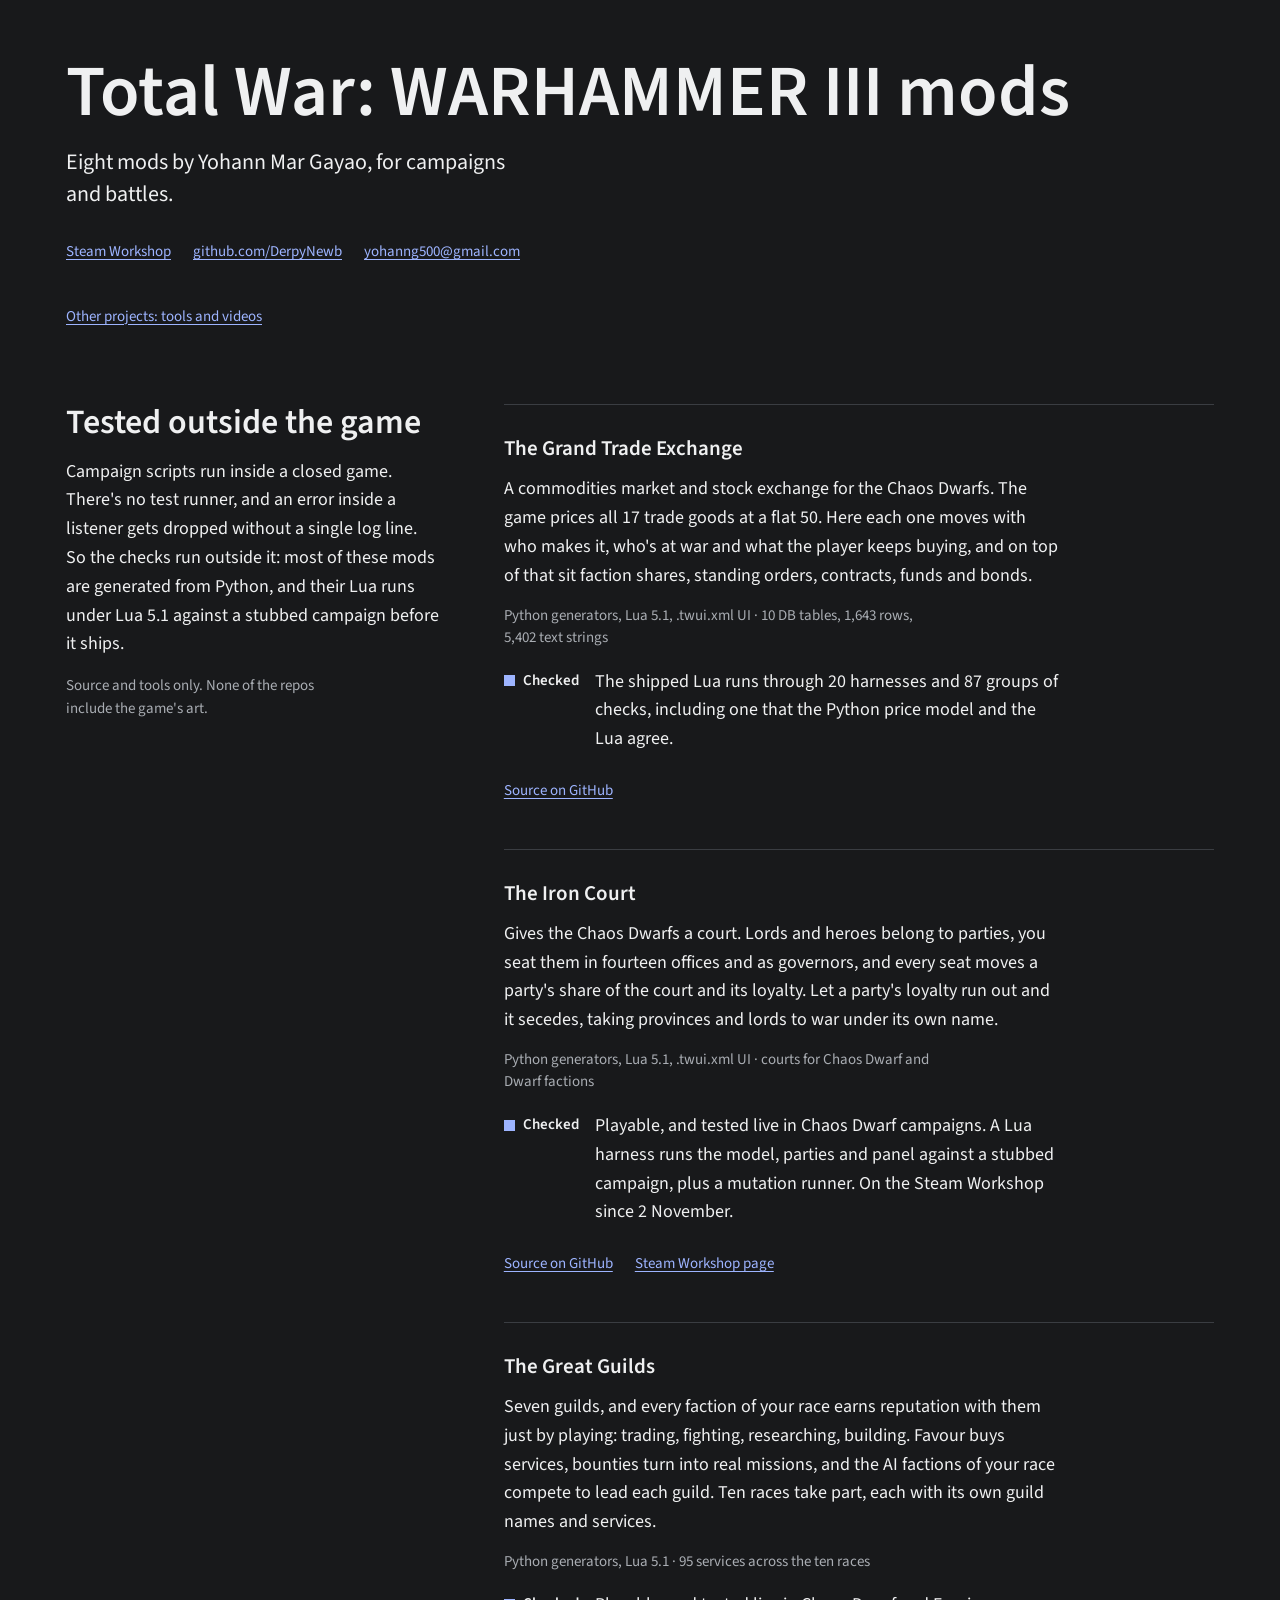
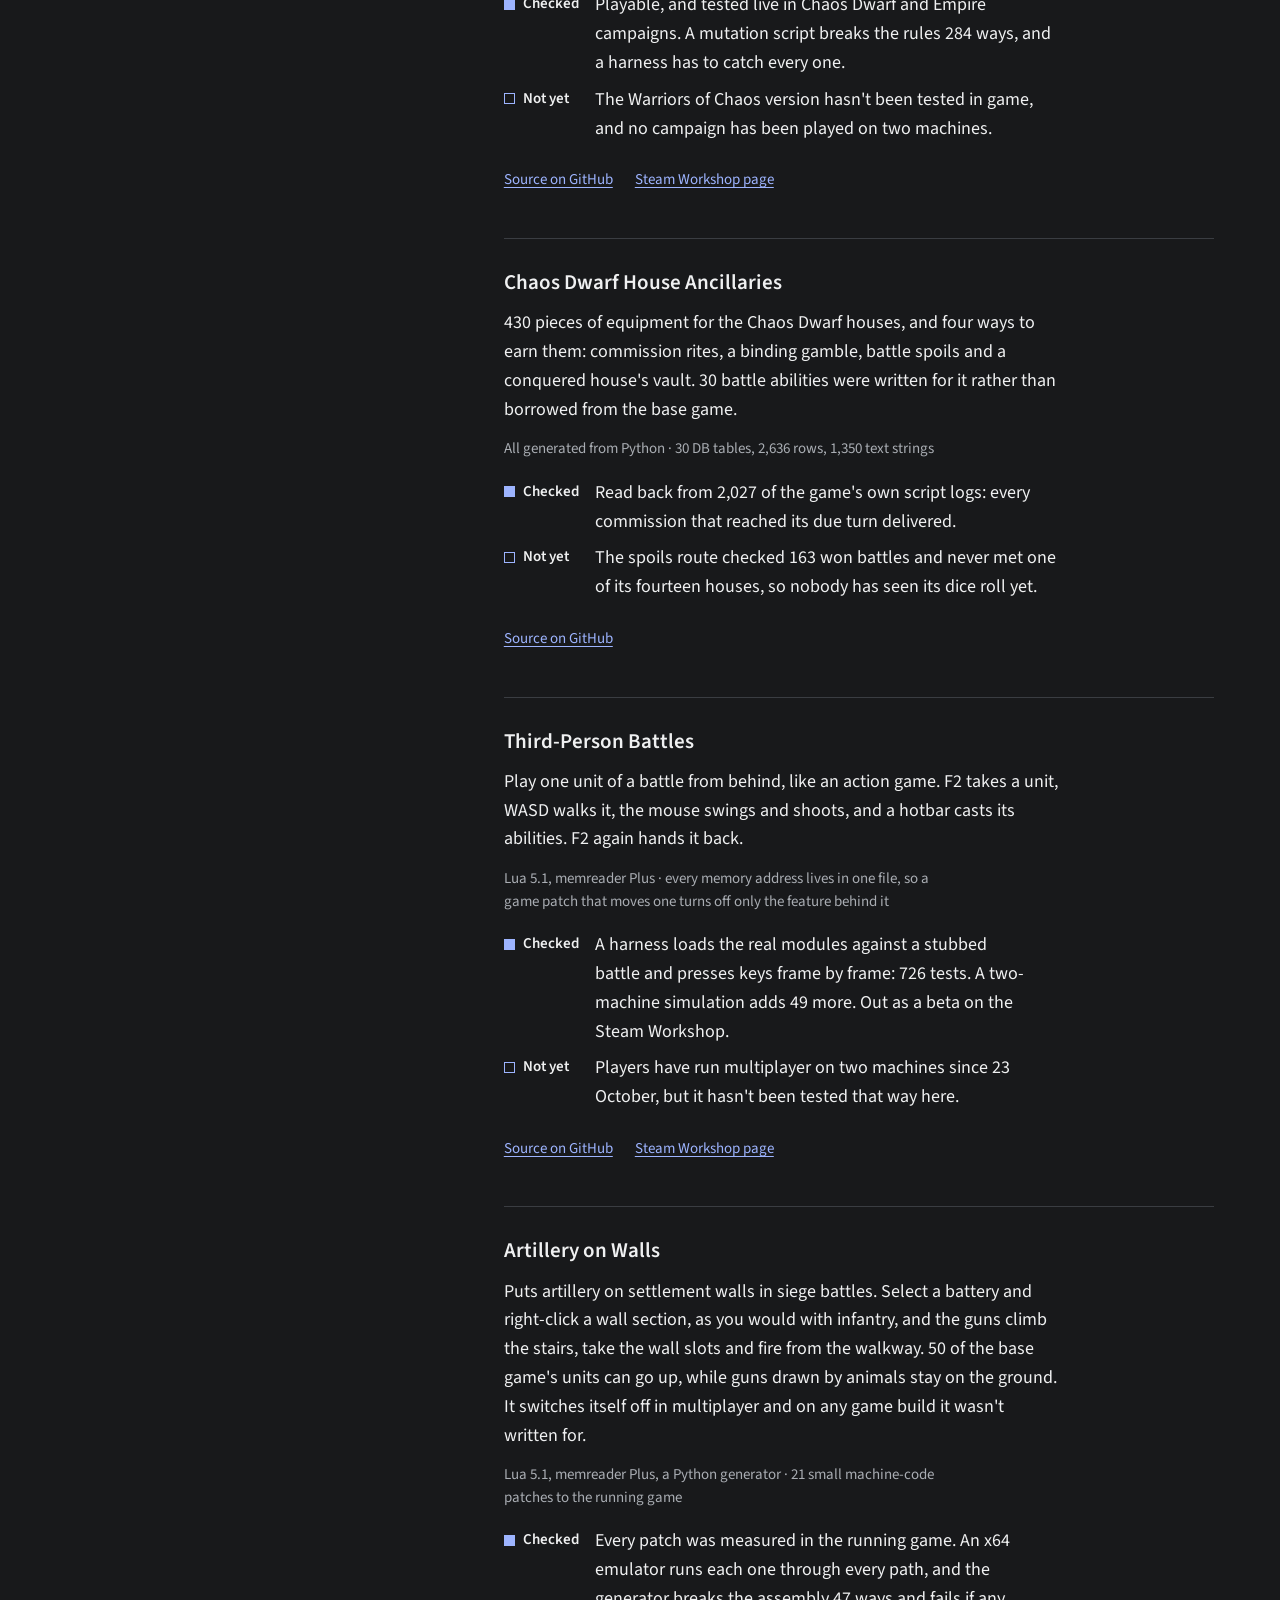
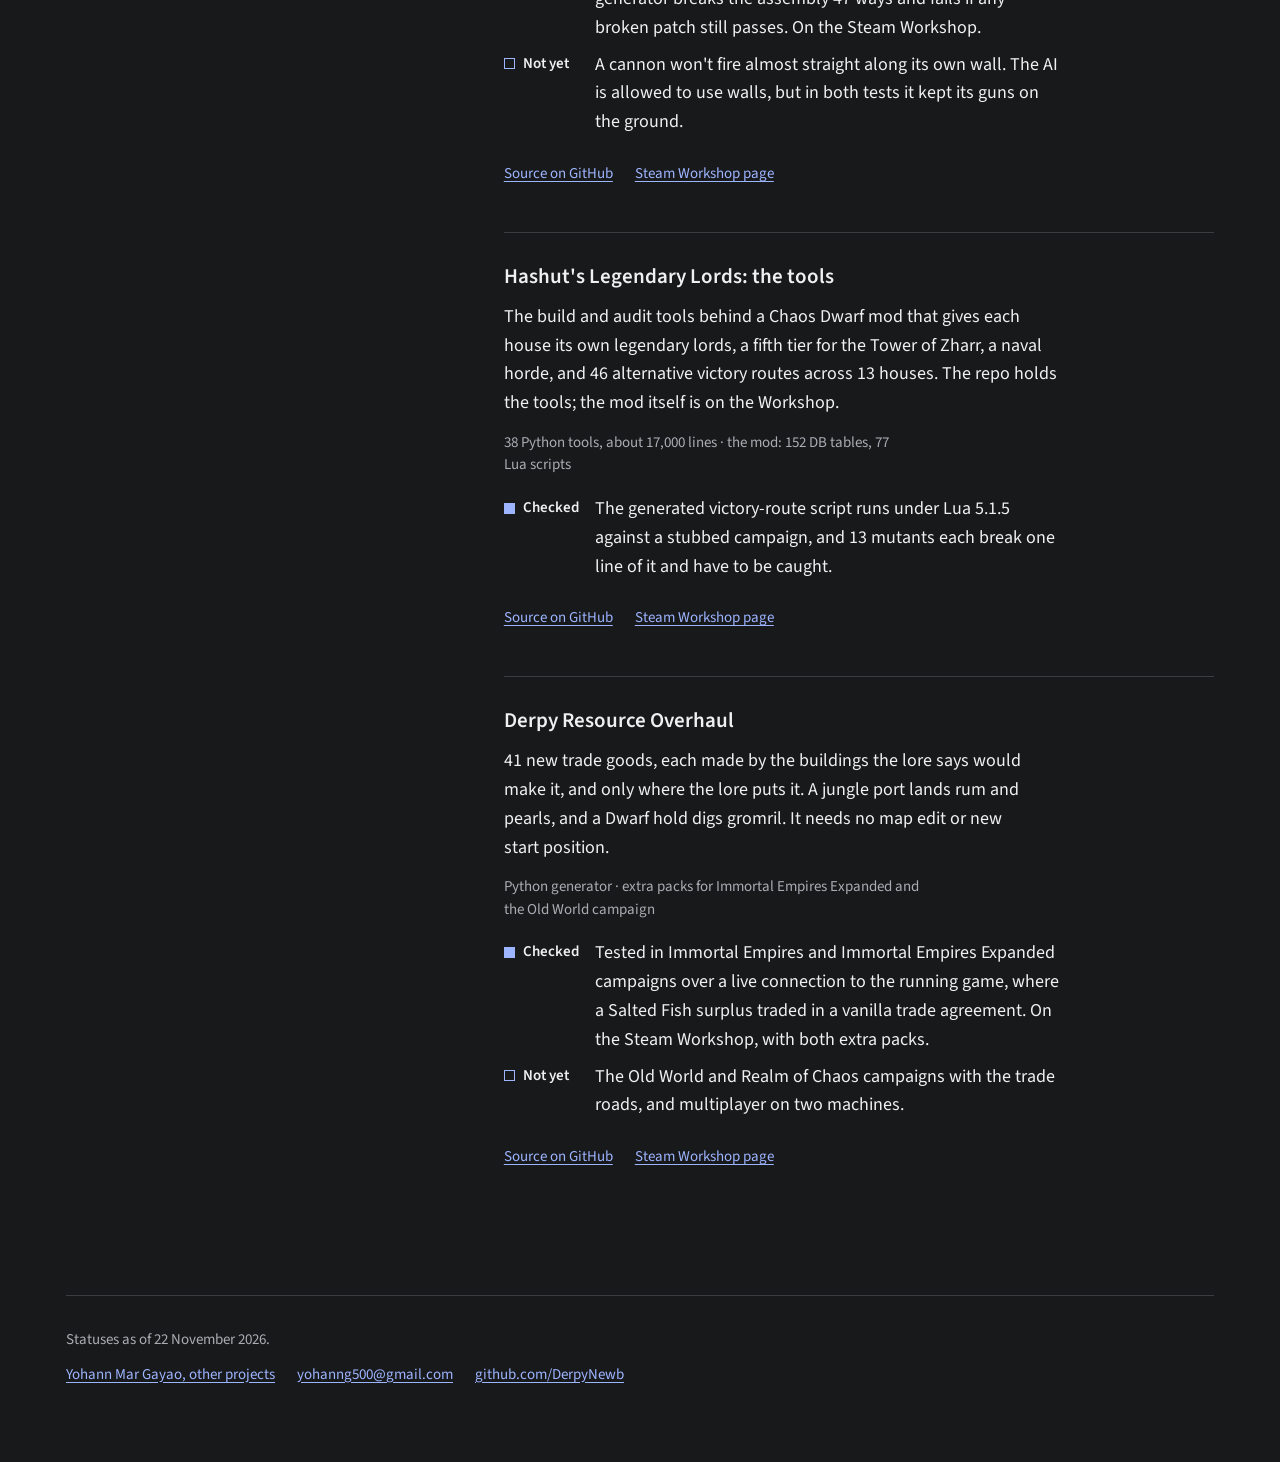
==== commit b56fa637: "Date the statuses 22 November 2026 Co-Authored-By: Claude Opus 5.5 <noreply@anthropic.com>" ====
--- a/mods.html
+++ b/mods.html
@@ -123,7 +123,7 @@
 </main>
 
 <footer>
-  <p>Statuses as of 14 November 2026.</p>
+  <p>Statuses as of 22 November 2026.</p>
   <ul class="contact">
     <li><a href="index.html">Yohann Mar Gayao, other projects</a></li>
     <li><a href="mailto:yohanng500@gmail.com">yohanng500@gmail.com</a></li>
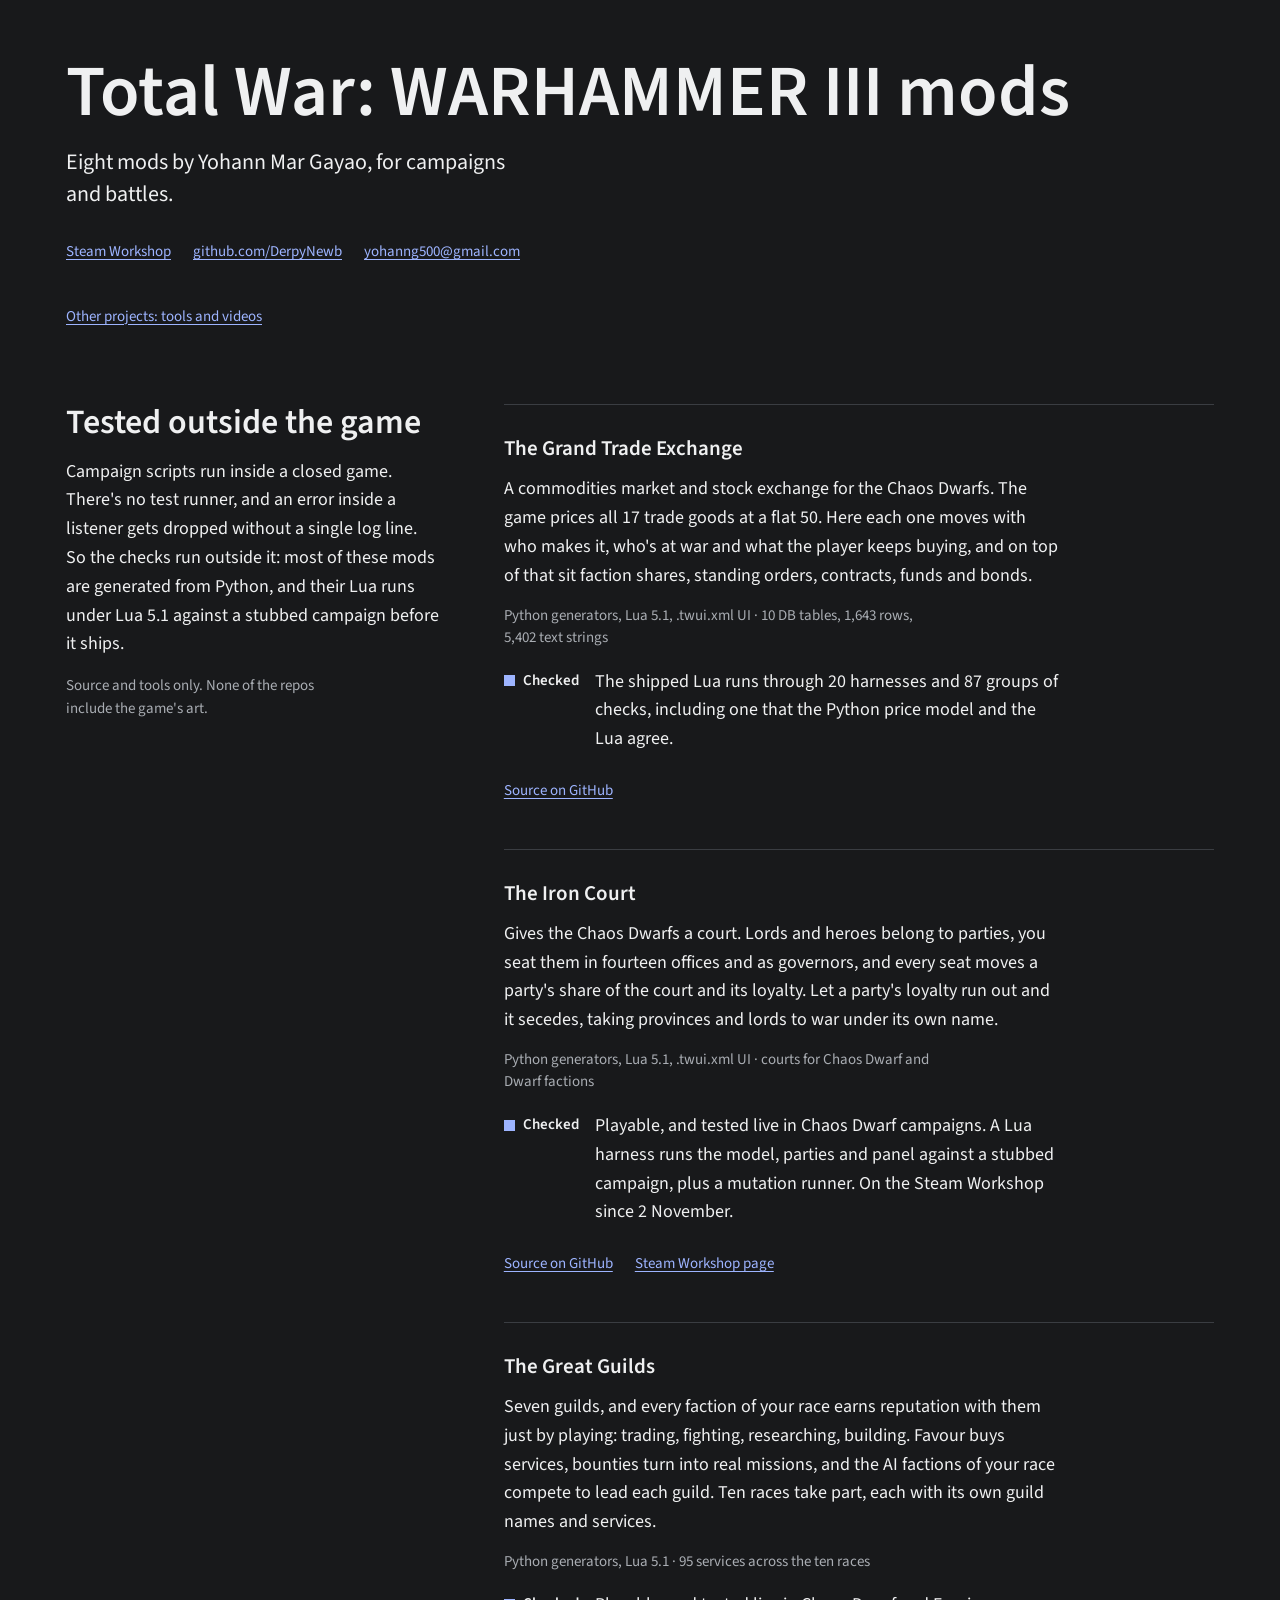
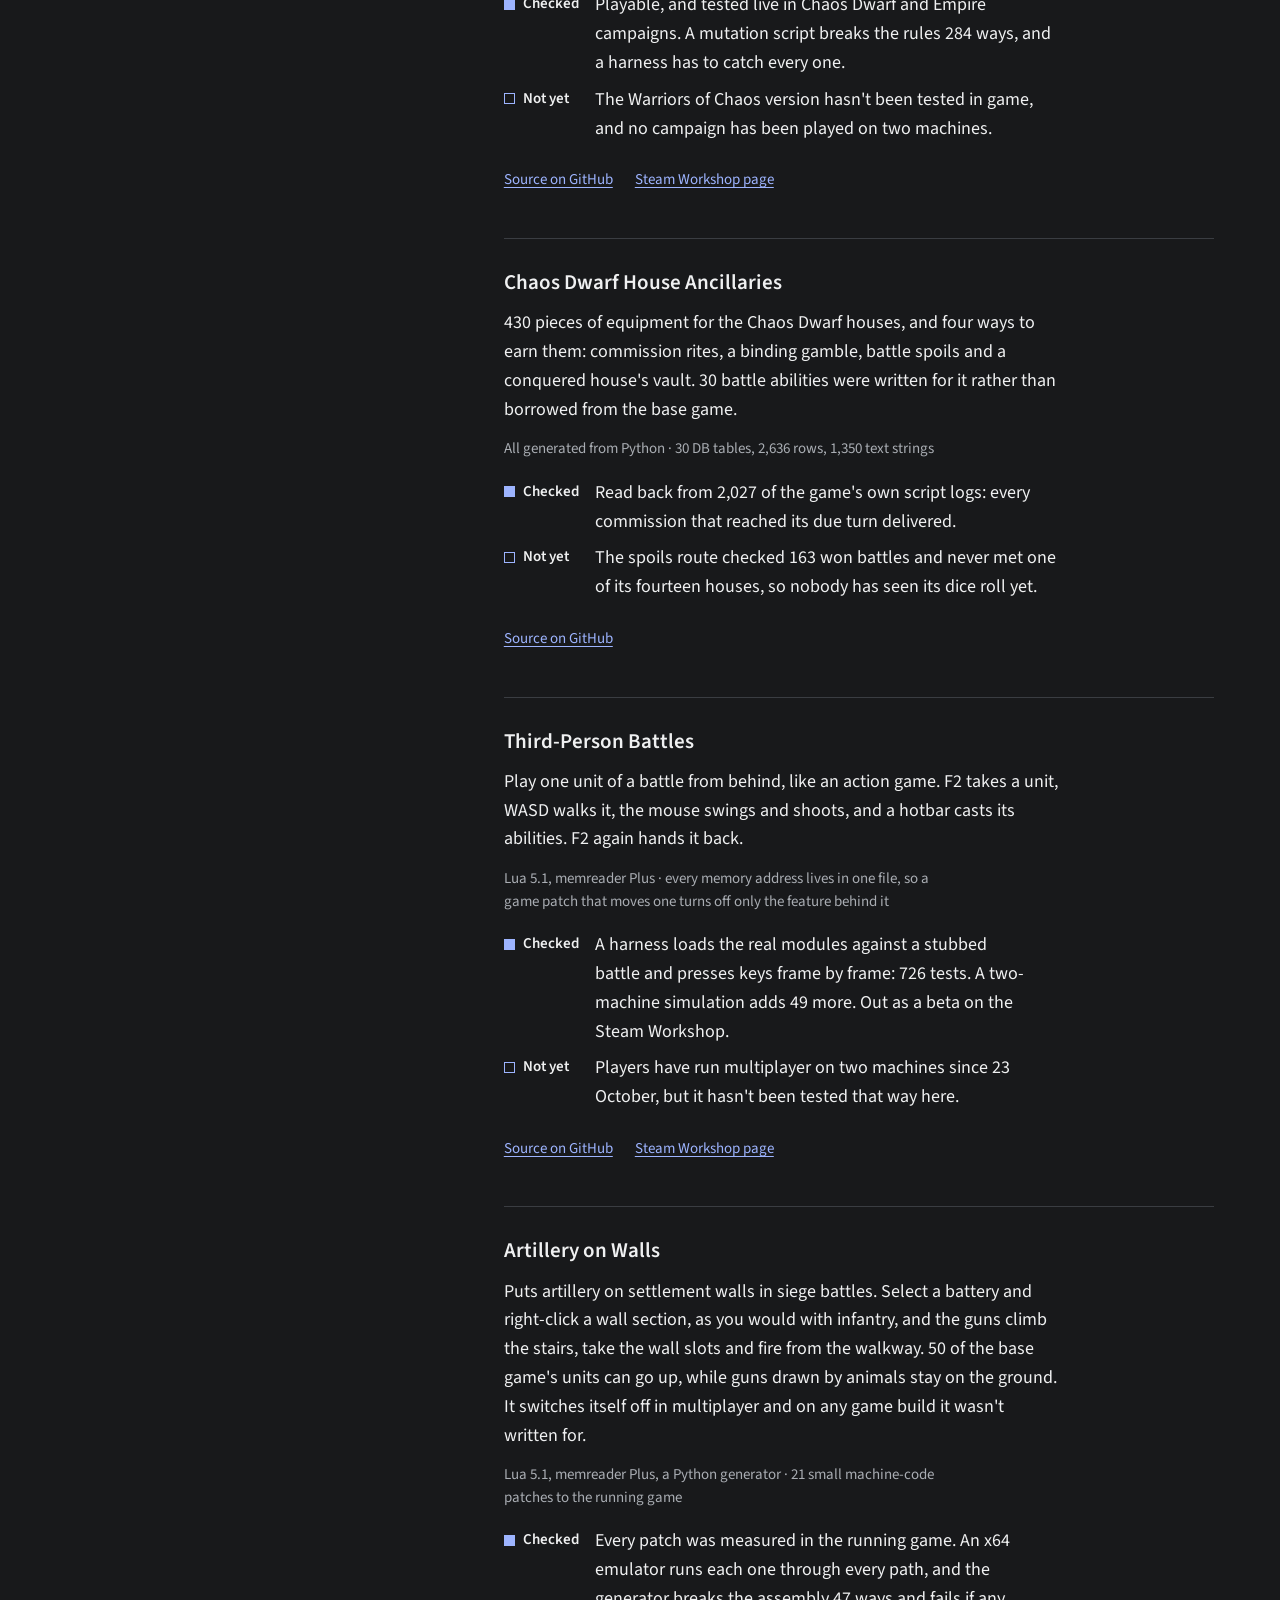
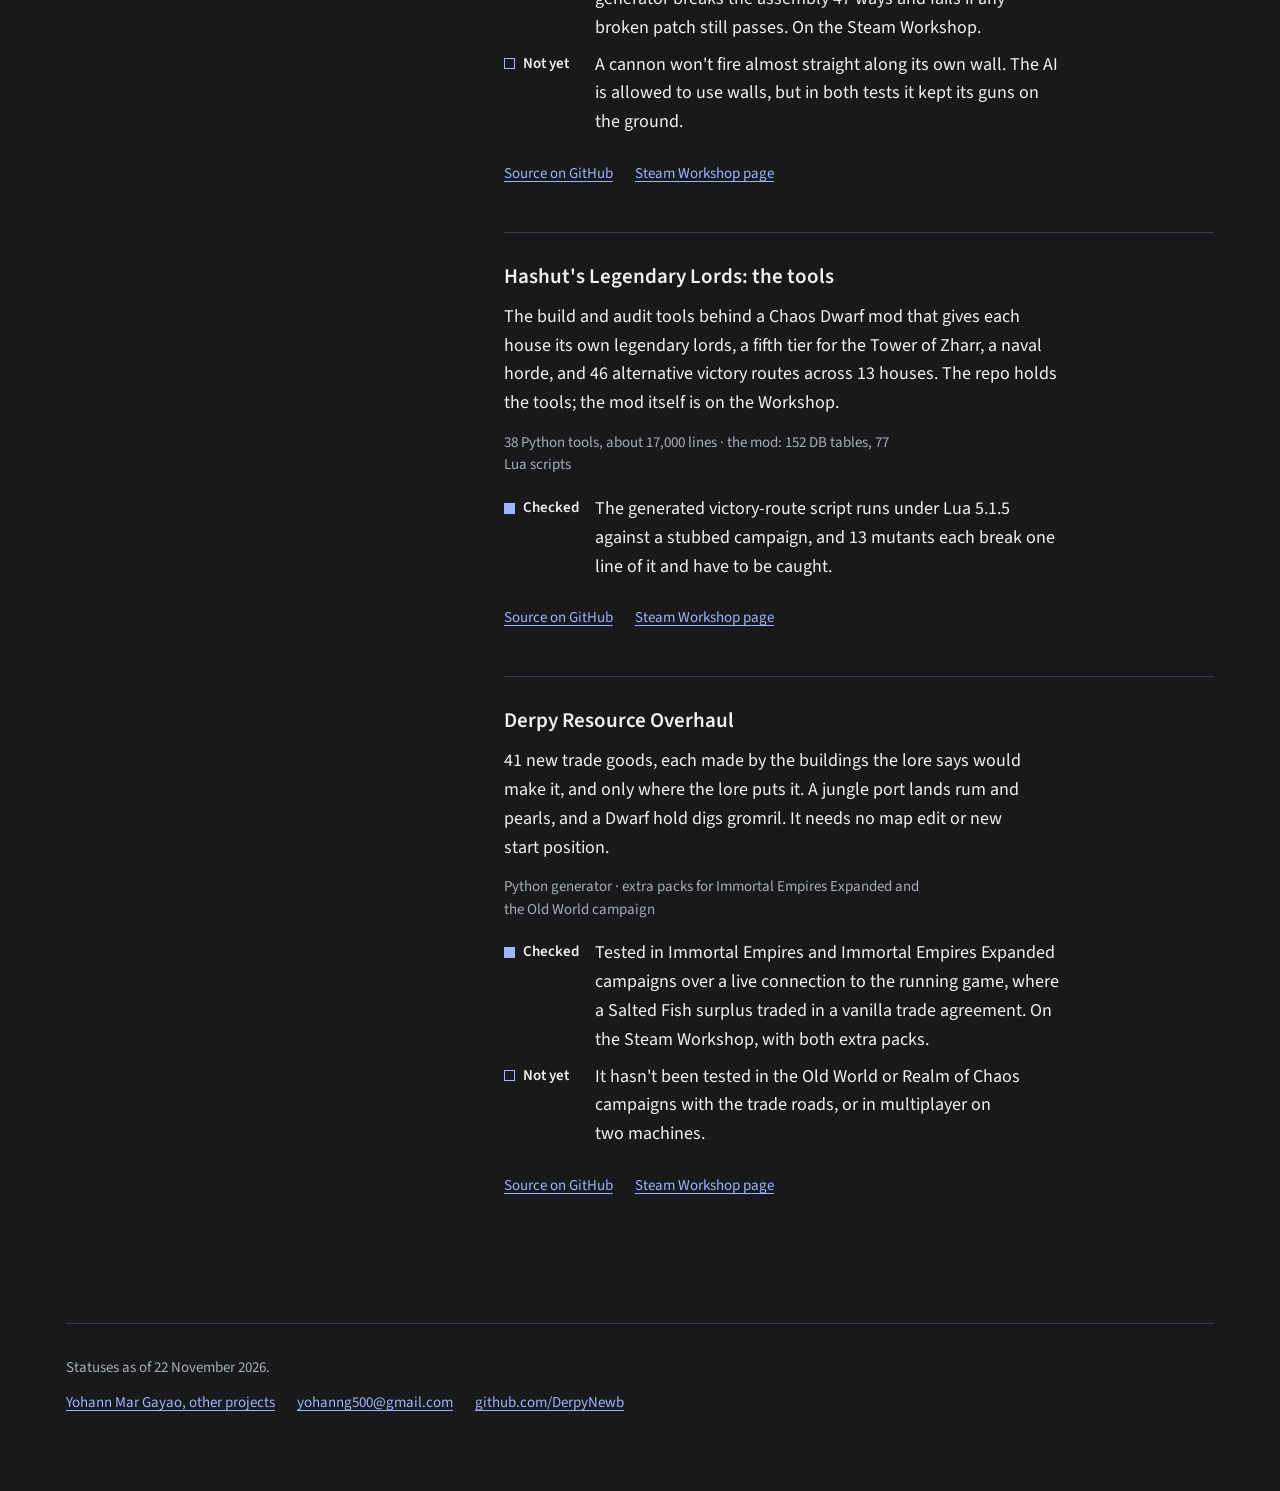
==== commit fb6ae83c: "Mods page: say what the Resource Overhaul hasn't been tested in Co-Authored-By: Claude Opus 5.5 <nor" ====
--- a/mods.html
+++ b/mods.html
@@ -115,7 +115,7 @@
       <p class="facts">Python generator · extra packs for Immortal Empires Expanded and the Old World campaign</p>
       <dl class="ledger">
         <dt class="done">Checked</dt><dd>Tested in Immortal Empires and Immortal Empires Expanded campaigns over a live connection to the running game, where a Salted Fish surplus traded in a vanilla trade agreement. On the Steam Workshop, with both extra packs.</dd>
-        <dt>Not yet</dt><dd>The Old World and Realm of Chaos campaigns with the trade roads, and multiplayer on two machines.</dd>
+        <dt>Not yet</dt><dd>It hasn't been tested in the Old World or Realm of Chaos campaigns with the trade roads, or in multiplayer on two machines.</dd>
       </dl>
       <p class="links"><a href="https://github.com/DerpyNewb/derpy-resource-overhaul">Source on GitHub<span class="vh">: Derpy Resource Overhaul</span></a><a href="https://steamcommunity.com/sharedfiles/filedetails/?id=3833299348">Steam Workshop page<span class="vh">: Derpy Resource Overhaul</span></a></p>
     </article>
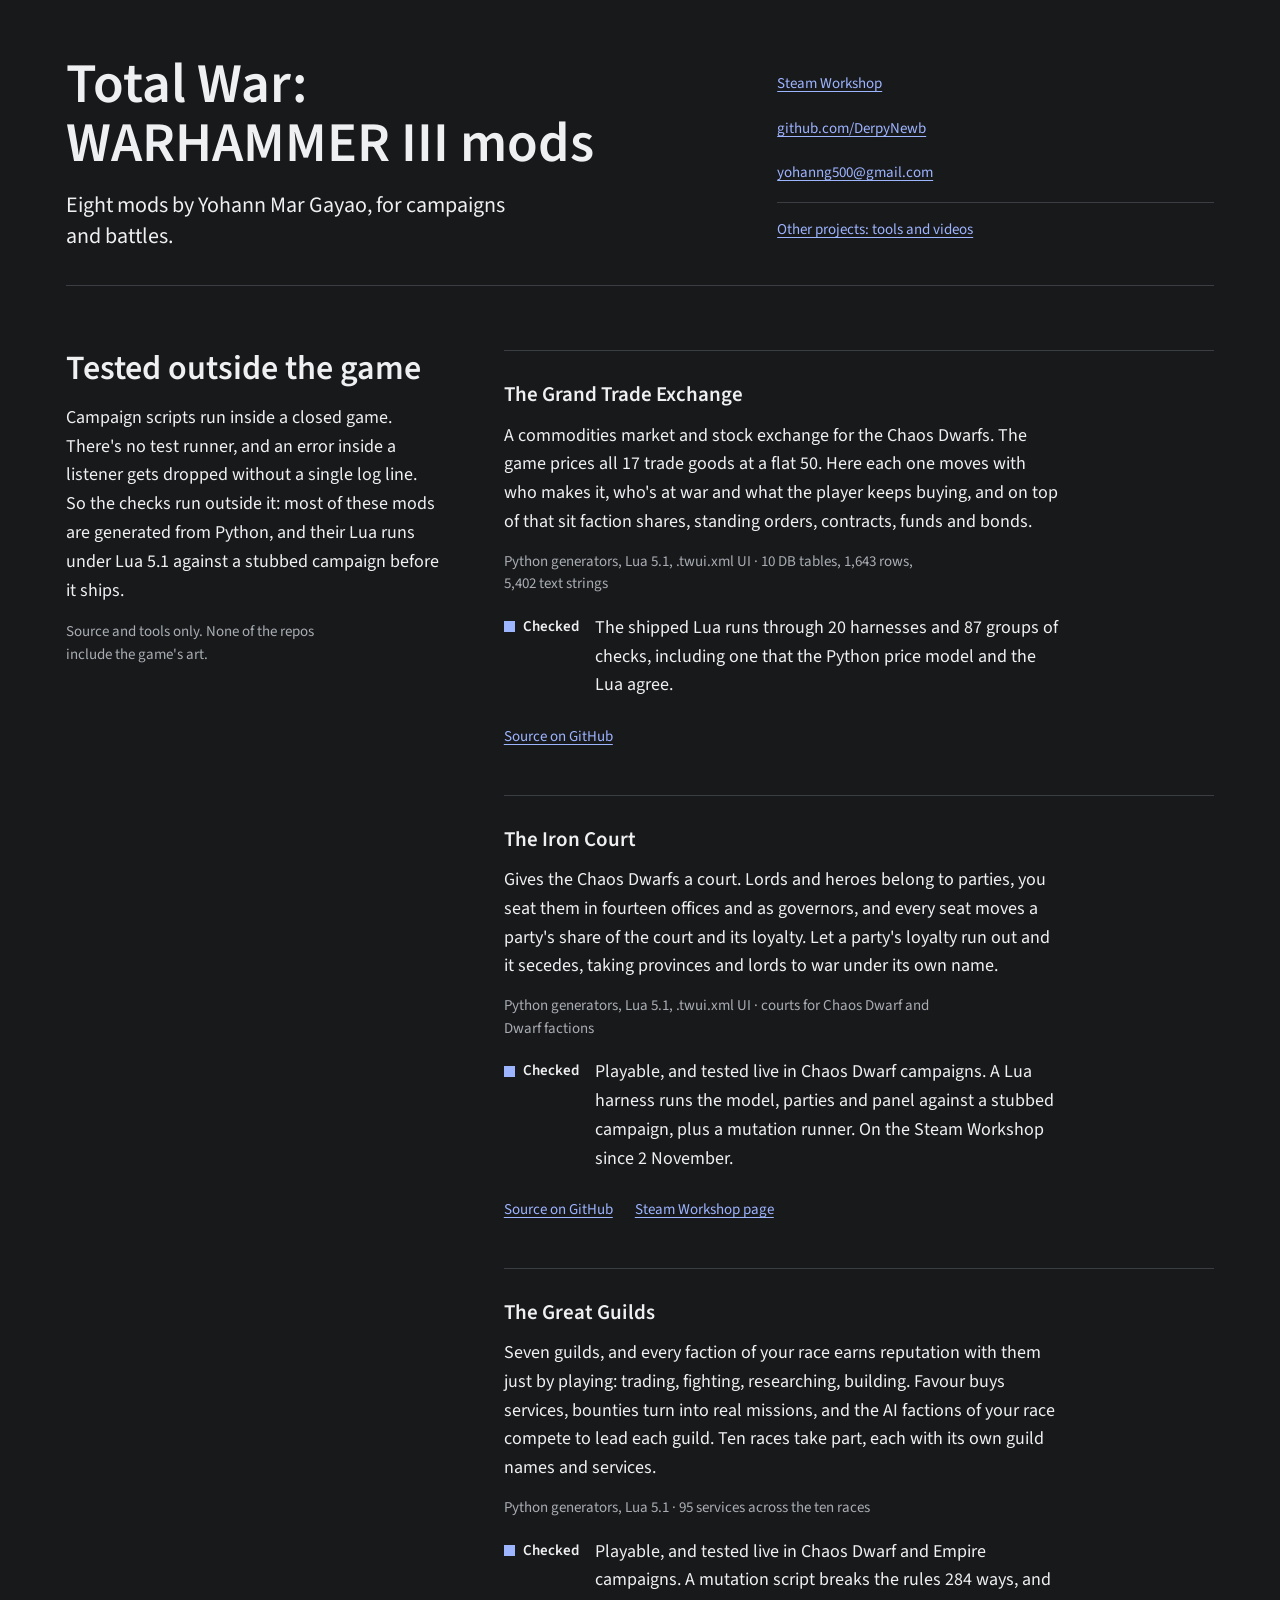
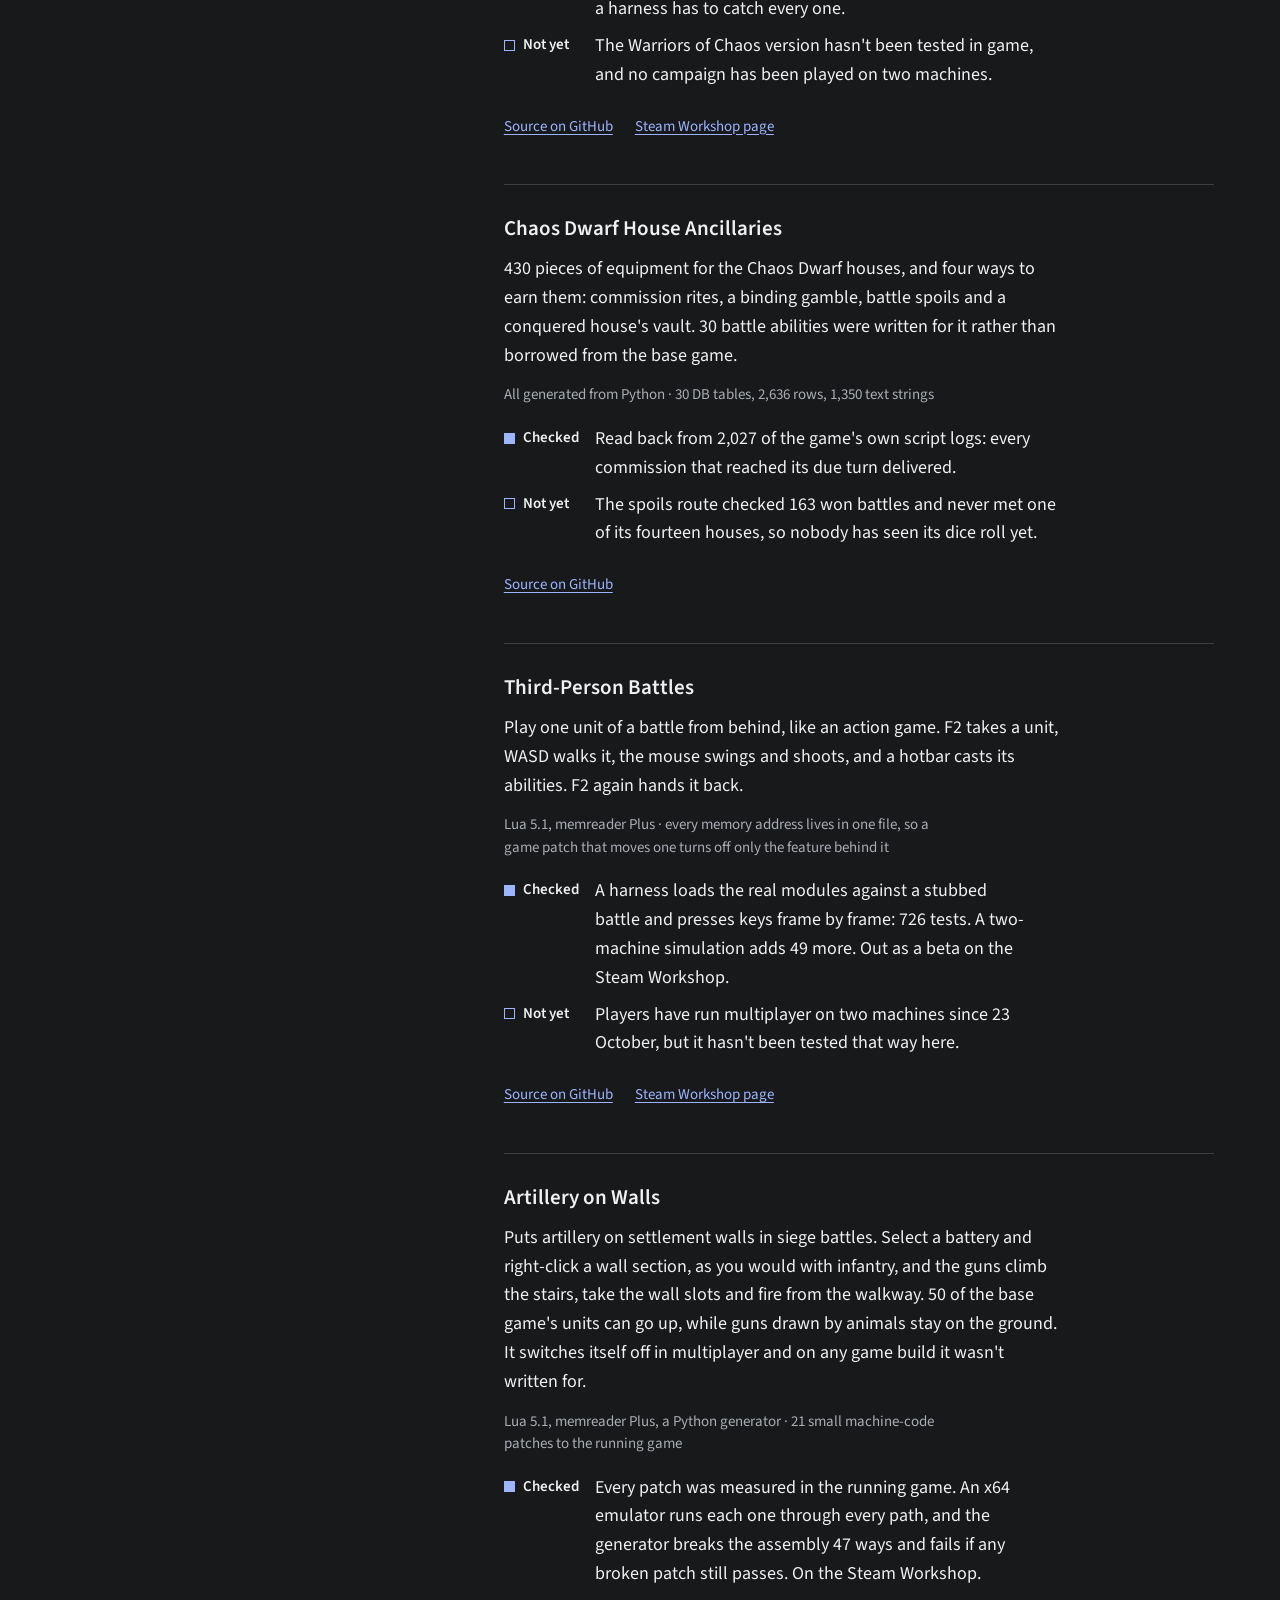
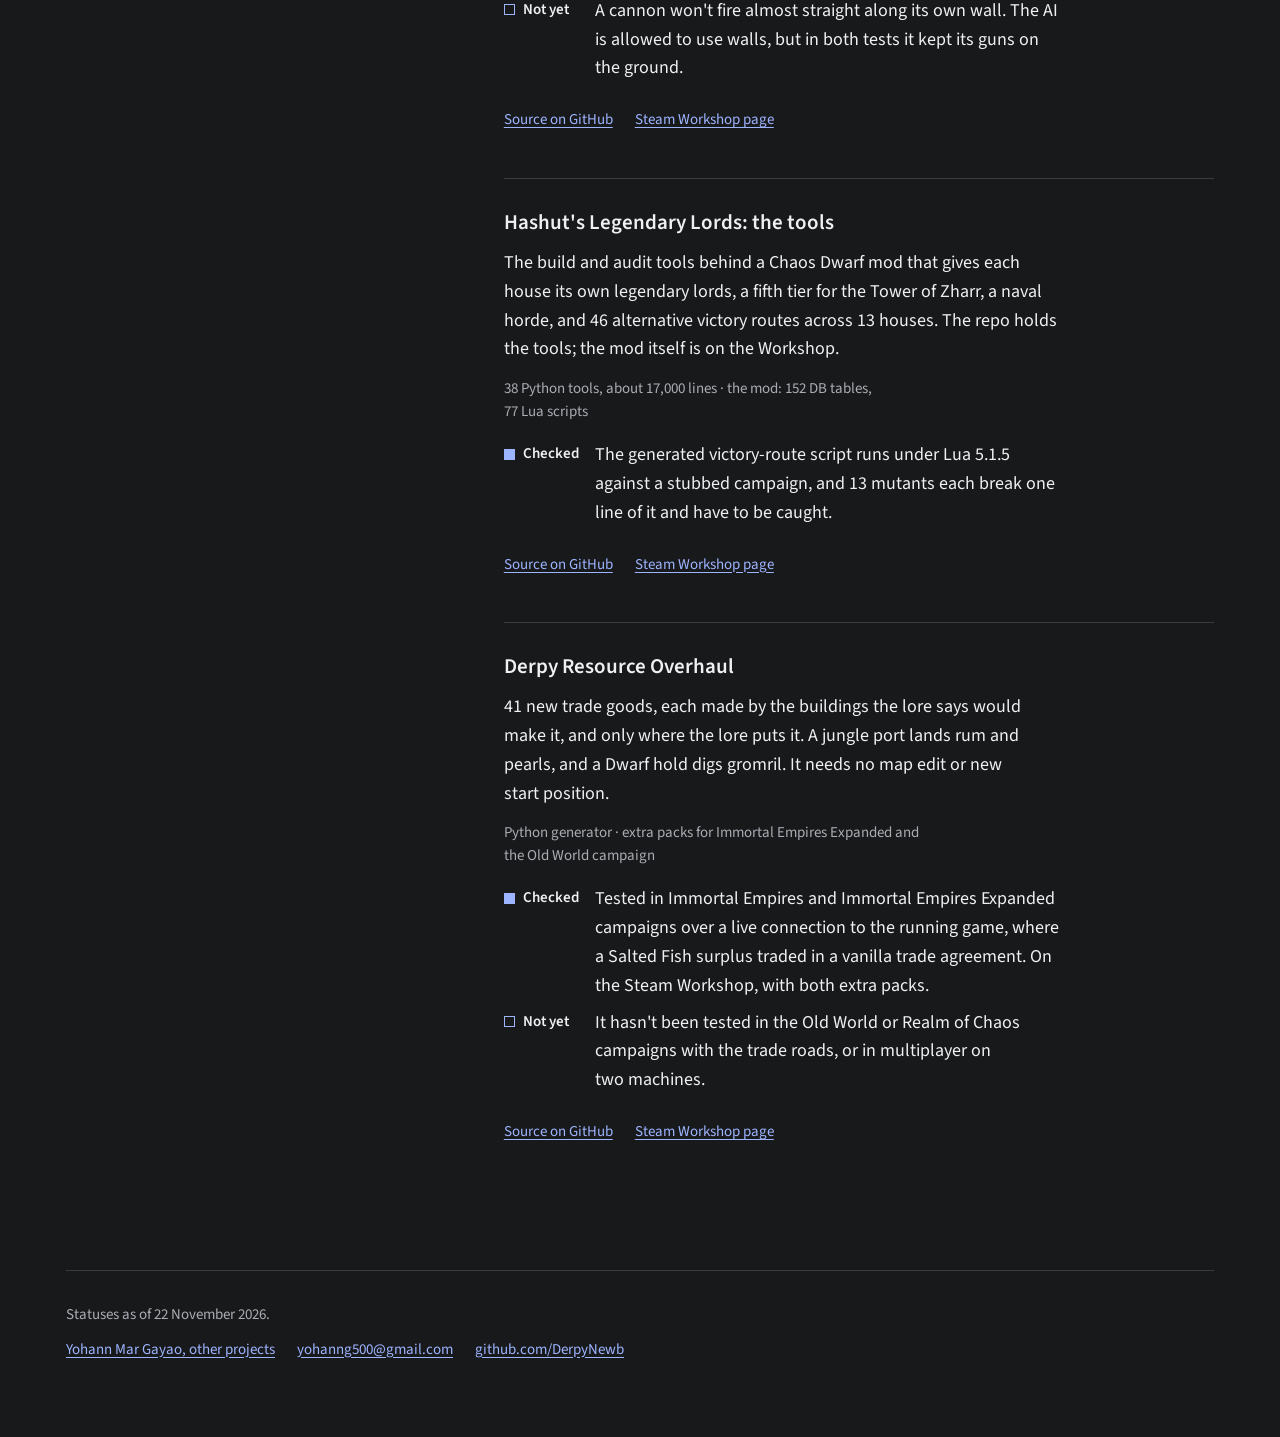
==== commit 470ec652: "Polish pass from an Impeccable critique Add a line naming the roles wanted under the tagline. Open t" ====
--- a/mods.html
+++ b/mods.html
@@ -14,9 +14,12 @@
 <body>
 <div class="wrap">
 
-<header>
-  <h1>Total War: WARHAMMER III mods</h1>
-  <p class="tagline">Eight mods by Yohann Mar Gayao, for campaigns and battles.</p>
+<header class="top">
+  <div>
+    <h1 class="long">Total War: WARHAMMER&nbsp;III mods</h1>
+    <p class="tagline">Eight mods by Yohann Mar Gayao, for campaigns and battles.</p>
+  </div>
+  <div>
   <ul class="contact">
     <li><a href="https://steamcommunity.com/id/d3rpyn3wb/myworkshopfiles/?appid=1142710">Steam Workshop</a></li>
     <li><a href="https://github.com/DerpyNewb">github.com/DerpyNewb</a></li>
@@ -25,6 +28,7 @@
   <nav aria-label="Site">
     <a href="index.html">Other projects: tools and videos</a>
   </nav>
+  </div>
 </header>
 
 <main class="mods">
@@ -38,7 +42,7 @@
     <article class="project" id="grand-trade-exchange">
       <h2>The Grand Trade Exchange</h2>
       <p>A commodities market and stock exchange for the Chaos Dwarfs. The game prices all 17 trade goods at a flat 50. Here each one moves with who makes it, who's at war and what the player keeps buying, and on top of that sit faction shares, standing orders, contracts, funds and bonds.</p>
-      <p class="facts">Python generators, Lua 5.1, .twui.xml UI · 10 DB tables, 1,643 rows, 5,402 text strings</p>
+      <p class="facts">Python generators, Lua&nbsp;5.1, .twui.xml UI · 10&nbsp;DB tables, 1,643&nbsp;rows, 5,402&nbsp;text strings</p>
       <dl class="ledger">
         <dt class="done">Checked</dt><dd>The shipped Lua runs through 20 harnesses and 87 groups of checks, including one that the Python price model and the Lua agree.</dd>
       </dl>
@@ -48,7 +52,7 @@
     <article class="project" id="iron-court">
       <h2>The Iron Court</h2>
       <p>Gives the Chaos Dwarfs a court. Lords and heroes belong to parties, you seat them in fourteen offices and as governors, and every seat moves a party's share of the court and its loyalty. Let a party's loyalty run out and it secedes, taking provinces and lords to war under its own name.</p>
-      <p class="facts">Python generators, Lua 5.1, .twui.xml UI · courts for Chaos Dwarf and Dwarf factions</p>
+      <p class="facts">Python generators, Lua&nbsp;5.1, .twui.xml UI · courts for Chaos Dwarf and Dwarf factions</p>
       <dl class="ledger">
         <dt class="done">Checked</dt><dd>Playable, and tested live in Chaos Dwarf campaigns. A Lua harness runs the model, parties and panel against a stubbed campaign, plus a mutation runner. On the Steam Workshop since 2 November.</dd>
       </dl>
@@ -58,7 +62,7 @@
     <article class="project" id="great-guilds">
       <h2>The Great Guilds</h2>
       <p>Seven guilds, and every faction of your race earns reputation with them just by playing: trading, fighting, researching, building. Favour buys services, bounties turn into real missions, and the AI factions of your race compete to lead each guild. Ten races take part, each with its own guild names and services.</p>
-      <p class="facts">Python generators, Lua 5.1 · 95 services across the ten races</p>
+      <p class="facts">Python generators, Lua&nbsp;5.1 · 95&nbsp;services across the ten races</p>
       <dl class="ledger">
         <dt class="done">Checked</dt><dd>Playable, and tested live in Chaos Dwarf and Empire campaigns. A mutation script breaks the rules 284 ways, and a harness has to catch every one.</dd>
         <dt>Not yet</dt><dd>The Warriors of Chaos version hasn't been tested in game, and no campaign has been played on two machines.</dd>
@@ -69,7 +73,7 @@
     <article class="project" id="house-ancillaries">
       <h2>Chaos Dwarf House Ancillaries</h2>
       <p>430 pieces of equipment for the Chaos Dwarf houses, and four ways to earn them: commission rites, a binding gamble, battle spoils and a conquered house's vault. 30 battle abilities were written for it rather than borrowed from the base game.</p>
-      <p class="facts">All generated from Python · 30 DB tables, 2,636 rows, 1,350 text strings</p>
+      <p class="facts">All generated from Python · 30&nbsp;DB tables, 2,636&nbsp;rows, 1,350&nbsp;text strings</p>
       <dl class="ledger">
         <dt class="done">Checked</dt><dd>Read back from 2,027 of the game's own script logs: every commission that reached its due turn delivered.</dd>
         <dt>Not yet</dt><dd>The spoils route checked 163 won battles and never met one of its fourteen houses, so nobody has seen its dice roll yet.</dd>
@@ -80,7 +84,7 @@
     <article class="project" id="third-person-battles">
       <h2>Third-Person Battles</h2>
       <p>Play one unit of a battle from behind, like an action game. F2 takes a unit, WASD walks it, the mouse swings and shoots, and a hotbar casts its abilities. F2 again hands it back.</p>
-      <p class="facts">Lua 5.1, memreader Plus · every memory address lives in one file, so a game patch that moves one turns off only the feature behind it</p>
+      <p class="facts">Lua&nbsp;5.1, memreader Plus · every memory address lives in one file, so a game patch that moves one turns off only the feature behind it</p>
       <dl class="ledger">
         <dt class="done">Checked</dt><dd>A harness loads the real modules against a stubbed battle and presses keys frame by frame: 726 tests. A two-machine simulation adds 49 more. Out as a beta on the Steam Workshop.</dd>
         <dt>Not yet</dt><dd>Players have run multiplayer on two machines since 23 October, but it hasn't been tested that way here.</dd>
@@ -91,7 +95,7 @@
     <article class="project" id="artillery-on-walls">
       <h2>Artillery on Walls</h2>
       <p>Puts artillery on settlement walls in siege battles. Select a battery and right-click a wall section, as you would with infantry, and the guns climb the stairs, take the wall slots and fire from the walkway. 50 of the base game's units can go up, while guns drawn by animals stay on the ground. It switches itself off in multiplayer and on any game build it wasn't written for.</p>
-      <p class="facts">Lua 5.1, memreader Plus, a Python generator · 21 small machine-code patches to the running game</p>
+      <p class="facts">Lua&nbsp;5.1, memreader Plus, a Python generator · 21&nbsp;small machine-code patches to the running game</p>
       <dl class="ledger">
         <dt class="done">Checked</dt><dd>Every patch was measured in the running game. An x64 emulator runs each one through every path, and the generator breaks the assembly 47 ways and fails if any broken patch still passes. On the Steam Workshop.</dd>
         <dt>Not yet</dt><dd>A cannon won't fire almost straight along its own wall. The AI is allowed to use walls, but in both tests it kept its guns on the ground.</dd>
@@ -102,7 +106,7 @@
     <article class="project" id="hashut-legendary-lords">
       <h2>Hashut's Legendary Lords: the tools</h2>
       <p>The build and audit tools behind a Chaos Dwarf mod that gives each house its own legendary lords, a fifth tier for the Tower of Zharr, a naval horde, and 46 alternative victory routes across 13 houses. The repo holds the tools; the mod itself is on the Workshop.</p>
-      <p class="facts">38 Python tools, about 17,000 lines · the mod: 152 DB tables, 77 Lua scripts</p>
+      <p class="facts">38&nbsp;Python tools, about 17,000&nbsp;lines · the mod: 152&nbsp;DB tables, 77&nbsp;Lua scripts</p>
       <dl class="ledger">
         <dt class="done">Checked</dt><dd>The generated victory-route script runs under Lua 5.1.5 against a stubbed campaign, and 13 mutants each break one line of it and have to be caught.</dd>
       </dl>
--- a/style.css
+++ b/style.css
@@ -18,6 +18,7 @@
 }
 h1, h2, h3 { font-weight: 600; margin: 0; text-wrap: balance; }
 h1 { font-size: clamp(40px, 6.5vw, 72px); line-height: 1.02; }
+h1.long { font-size: clamp(36px, 5vw, 56px); line-height: 1.05; }
 h2 { font-size: clamp(26px, 3.2vw, 34px); line-height: 1.1; }
 h3, .project h2 { font-size: 21px; line-height: 1.25; }
 p, dd { margin: 0; text-wrap: pretty; }
@@ -35,24 +36,32 @@
 header.top { grid-template-columns: minmax(0, 1.5fr) minmax(0, 1fr); gap: 16px 56px; align-items: end;
   padding-bottom: 32px; border-bottom: 1px solid var(--line); }
 header.top .tagline { margin-top: 16px; }
+header.top .role { margin-top: 10px; font-size: 17px; max-width: 48ch; }
 header.top .contact { display: grid; gap: 0; }
-header.top .contact a { padding-block: 6px; }
+header.top .contact a { padding-block: 11px; }
+header.top nav { margin-top: 6px; padding-top: 4px; border-top: 1px solid var(--line); }
 
 section { margin-top: 72px; }
-.head { display: flex; flex-wrap: wrap; justify-content: space-between; align-items: baseline; gap: 8px 24px; margin-bottom: 20px; }
-.head p { color: var(--muted); font-size: 15px; max-width: 52ch; }
+.head { display: grid; gap: 8px; margin-bottom: 20px; }
+.head p { color: var(--muted); font-size: 15px; max-width: 62ch; }
 
 /* Cards: the picture first, then one plain sentence, then the checks on request. */
 .cards { display: grid; grid-template-columns: repeat(3, minmax(0, 1fr)); gap: 20px; }
+.cards + .cards { margin-top: 20px; }
+.cards.pics { grid-template-columns: repeat(2, minmax(0, 1fr)); }
 .card { background: var(--card); border: 1px solid var(--line); border-radius: 8px; overflow: hidden;
   display: grid; grid-template-rows: auto 1fr; font-size: 17px; }
-.card .pic { aspect-ratio: 16 / 10; background: var(--paper); border-bottom: 1px solid var(--line); overflow: hidden; }
+.card .pic { margin: 0; aspect-ratio: 16 / 10; background: var(--paper); border-bottom: 1px solid var(--line); overflow: hidden; }
 .card .pic img { width: 100%; height: 100%; object-fit: cover; object-position: top left; }
-.card .pic.contain img { object-fit: contain; padding: 12px; }
+/* Screenshots of light apps sit whole on the dark ground with a small radius, a little dimmed,
+   so they read as pictures of the app rather than white holes in the page. */
+.card .pic.ui { display: flex; flex-direction: column; justify-content: center; align-items: center; gap: 10px; padding: 16px; }
+.card .pic.ui img { width: auto; height: auto; max-width: 100%; max-height: 100%; border-radius: 4px; filter: brightness(.94); }
+.card .pic figcaption { font-size: 15px; font-style: italic; color: var(--muted); max-width: 62ch; align-self: start; }
 .card .body { padding: 18px 20px 20px; display: grid; gap: 10px; align-content: start; }
+.card .body p { max-width: 62ch; }
 .card .links { margin-top: 2px; }
-.card .links a { padding-block: 8px; }
-.span2 { grid-column: span 2; }
+.card .links a { padding-block: 11px; }
 
 /* Start here: three wide cards, the work a hiring manager should see first. */
 .featured { display: grid; gap: 20px; }
@@ -63,10 +72,13 @@
 .featured .body { padding: 28px; align-content: center; }
 .featured h3 { font-size: 26px; }
 .featured .say { font-size: 18px; }
+/* A canvas too wide for half the card (Inbox triage's 16 nodes in a row) runs across the whole width, text below. */
+.featured .card.wide { grid-template-columns: minmax(0, 1fr); }
+.featured .card.wide .pic { min-height: 0; aspect-ratio: auto; border-right: 0; border-bottom: 1px solid var(--line); }
 
 /* The ledger folded under each card. Filled square checked, hollow square not yet. */
 details { border-top: 1px solid var(--line); margin-top: 6px; padding-top: 4px; font-size: 15px; }
-summary { cursor: pointer; padding-block: 8px; color: var(--muted); list-style: none; display: flex; gap: 10px; align-items: center; }
+summary { cursor: pointer; padding-block: 10px; color: var(--muted); list-style: none; display: flex; gap: 10px; align-items: center; }
 summary::-webkit-details-marker { display: none; }
 summary::after { content: "+"; margin-left: auto; font-size: 18px; line-height: 1; }
 details[open] summary::after { content: "\2212"; }
@@ -75,7 +87,7 @@
 .marks i.done { background: var(--accent); }
 details dl { display: grid; gap: 4px; margin: 4px 0 6px; }
 details dt { font-weight: 600; }
-details dd { margin: 0 0 8px; }
+details dd { margin: 0 0 8px; max-width: 62ch; }
 
 /* Mod names on the main page, each linking to its entry on mods.html. */
 .modlist { display: grid; grid-template-columns: repeat(4, minmax(0, 1fr)); gap: 0 20px; margin: 0; padding: 0;
@@ -105,14 +117,14 @@
   header.top, .mods, .featured .card, .featured .card:nth-child(2) { grid-template-columns: minmax(0, 1fr); }
   .featured .card .pic, .featured .card:nth-child(2) .pic { order: 0; border: 0; border-bottom: 1px solid var(--line); min-height: 0; aspect-ratio: 16 / 10; }
   .cards, .modlist { grid-template-columns: repeat(2, minmax(0, 1fr)); }
+  .cards.trio { grid-template-columns: minmax(0, 1fr); }
 }
 @media (max-width: 640px) {
   body { font-size: 17px; }
   .wrap { padding-block: 36px 40px; }
   section { margin-top: 56px; }
   .mods { margin-top: 40px; }
-  .cards, .modlist { grid-template-columns: minmax(0, 1fr); }
-  .span2 { grid-column: auto; }
+  .cards, .cards.pics, .modlist { grid-template-columns: minmax(0, 1fr); }
   .featured .body { padding: 20px; }
   .ledger { grid-template-columns: minmax(0, 1fr); gap: 2px; }
   .ledger dd + dt { margin-top: 8px; }
